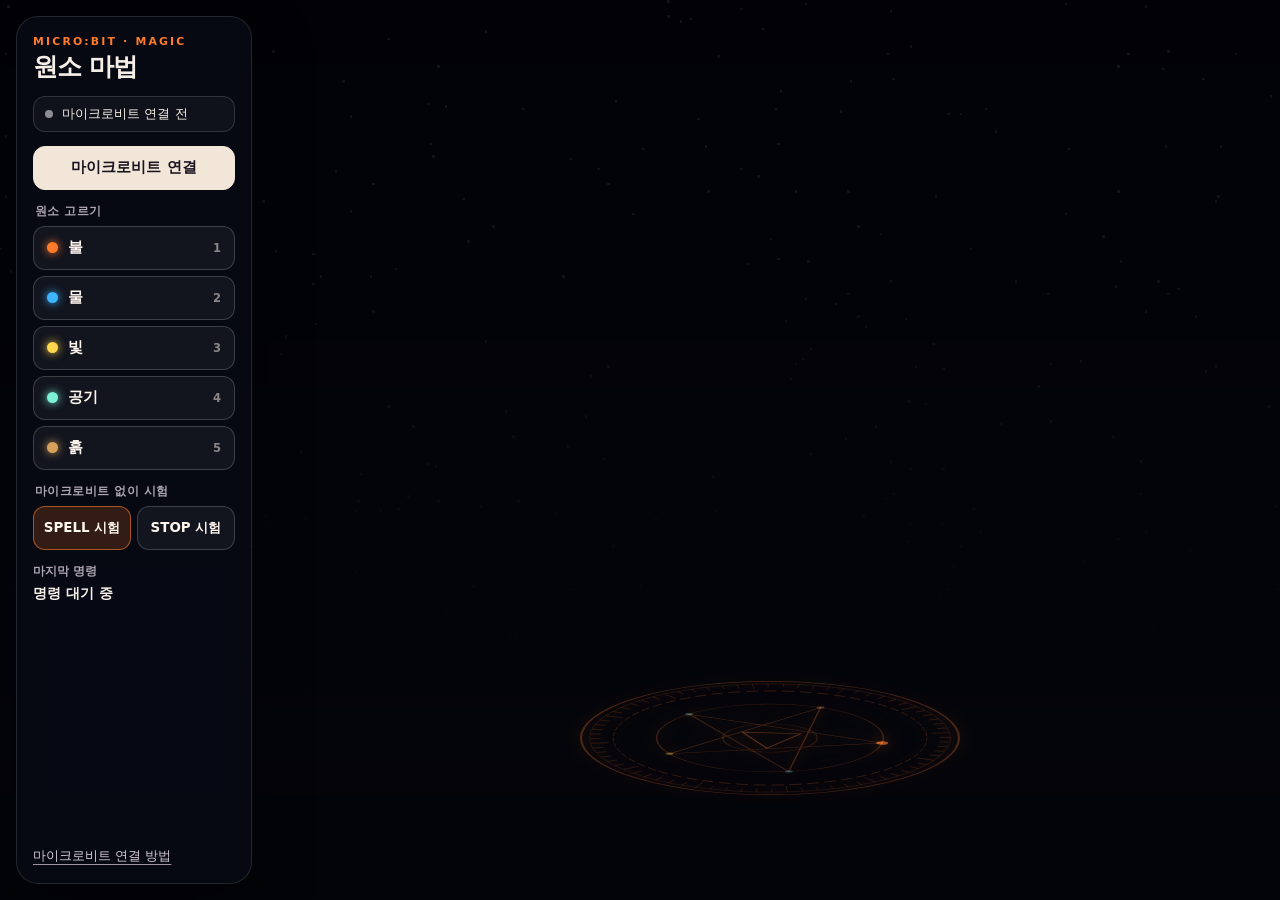
==== microbit/index.html @ d68bf26f "Keep the menu hidden with H even when a menu button has focus A mouse-clicked button kept focus insi" ====
<!doctype html>
<html lang="ko">
<head>
  <meta charset="utf-8">
  <meta name="viewport" content="width=device-width, initial-scale=1">
  <meta name="theme-color" content="#060912">
  <title>원소 마법 · micro:bit</title>
  <style>
    :root { color-scheme: dark; font-family: Pretendard, "Noto Sans KR", system-ui, sans-serif; --accent: #ff7a2b; }
    * { box-sizing: border-box; }
    html, body { margin: 0; width: 100%; height: 100%; background: #060912; color: #f6efe8; }
    body { overflow: hidden; }
    .scene { position: fixed; inset: 0; will-change: transform; }
    #gl, #glow, #fx { position: absolute; inset: 0; width: 100%; height: 100%; display: block; }
    #gl { background: #060912; }
    #fx, #glow { pointer-events: none; }
    #glow { mix-blend-mode: screen; mix-blend-mode: plus-lighter; }

    .panel { position: fixed; z-index: 3; left: 16px; top: 16px; bottom: 16px; width: 236px; display: flex; flex-direction: column; gap: 14px;
      padding: 18px 16px; border: 1px solid rgba(255,255,255,.12); border-radius: 22px; background: rgba(8,11,22,.8); backdrop-filter: blur(20px);
      box-shadow: 0 20px 60px #0007; overflow-y: auto; transition: opacity .5s, transform .5s; scrollbar-width: thin; }
    body.casting .panel { opacity: .38; }
    body.casting .panel:hover, body.casting .panel:has(:focus-visible) { opacity: 1; }
    /* H로 숨기면 마우스·포커스와 상관없이 항상 숨김 */
    body.clean .panel, body.clean .panel:hover, body.clean .panel:has(:focus-visible) { opacity: 0; transform: translateX(-30px); pointer-events: none; visibility: hidden; transition: opacity .5s, transform .5s, visibility 0s .5s; }
    .brand { display: flex; flex-direction: column; gap: 4px; }
    .eyebrow { font-size: .68rem; letter-spacing: .2em; color: var(--accent); font-weight: 800; transition: color .6s; }
    h1 { font-size: 1.55rem; line-height: 1.2; margin: 0; letter-spacing: -.04em; font-weight: 750; }
    .status { border: 1px solid rgba(255,255,255,.14); background: rgba(255,255,255,.04); border-radius: 12px; padding: 8px 11px; display: flex; align-items: center; gap: 9px; font-size: .84rem; }
    .light { width: 8px; height: 8px; border-radius: 50%; background: #8d8c93; flex: none; }
    .status.connected .light { background: #77e2bf; box-shadow: 0 0 12px #77e2bf; }
    .status.connecting .light { background: #ffc979; box-shadow: 0 0 12px #ffc979; }
    .label { display: block; color: #aea6b4; font-size: .72rem; margin: 0 0 7px 2px; font-weight: 700; letter-spacing: .04em; }
    button { appearance: none; border: 1px solid rgba(255,255,255,.18); border-radius: 12px; background: rgba(255,255,255,.05); color: #fff6ee; font: inherit; font-size: .93rem; font-weight: 700; min-height: 44px; padding: 9px 13px; white-space: nowrap; cursor: pointer; transition: transform .16s, background .16s, border-color .16s, box-shadow .2s; }
    button:hover:not(:disabled) { transform: translateX(3px); background: rgba(255,255,255,.11); border-color: rgba(255,255,255,.42); }
    button:focus-visible, summary:focus-visible { outline: 3px solid #ffd27e; outline-offset: 3px; }
    button:disabled { opacity: .5; cursor: wait; }
    #connect { width: 100%; background: #f2e6d8; border-color: #f2e6d8; color: #1a1420; }
    #connect:hover:not(:disabled) { background: #fff; }
    .elements { display: flex; flex-direction: column; gap: 6px; }
    .el { display: flex; align-items: center; gap: 10px; width: 100%; text-align: left; }
    .el i { width: 11px; height: 11px; border-radius: 50%; background: var(--c); box-shadow: 0 0 10px var(--c); flex: none; }
    .el kbd { margin-left: auto; font: inherit; font-size: .72rem; opacity: .5; font-weight: 600; }
    .el.active { border-color: var(--c); background: color-mix(in srgb, var(--c) 22%, transparent); box-shadow: 0 0 20px color-mix(in srgb, var(--c) 35%, transparent); }
    .el.casting i { animation: pulse 1s ease-in-out infinite; }
    @keyframes pulse { 50% { transform: scale(1.6); } }
    .tests { display: grid; grid-template-columns: 1fr 1fr; gap: 6px; }
    .tests button { padding: 8px 6px; font-size: .84rem; }
    .spell-test { border-color: color-mix(in srgb, var(--accent) 60%, transparent); background: color-mix(in srgb, var(--accent) 18%, transparent); }
    .readout small { display: block; color: #aea6b4; font-size: .72rem; margin-bottom: 4px; font-weight: 700; }
    .readout strong { display: block; font-size: .88rem; font-weight: 700; line-height: 1.45; }
    .spacer { flex: 1; }
    .help { font-size: .82rem; color: #d3cad4; }
    .help summary { cursor: pointer; list-style: none; text-decoration: underline; text-decoration-color: #9d93a3; text-underline-offset: 4px; }
    .help summary::-webkit-details-marker { display: none; }
    .help[open] summary { font-weight: 700; text-decoration: none; }
    .help p { margin: 9px 0 0; line-height: 1.6; }
    .help table { width: 100%; border-collapse: collapse; margin-top: 9px; font-size: .78rem; }
    .help td { padding: 4px 4px; border-top: 1px solid #ffffff1a; vertical-align: top; }
    .help code { font-size: .78rem; color: #ffd391; }

    .message { position: fixed; z-index: 4; left: calc(50% + 126px); transform: translateX(-50%); bottom: 30px; max-width: min(620px,calc(100% - 300px)); background: rgba(28,24,32,.96); color: #fff3e4; border: 1px solid #fdca9c77; border-radius: 12px; padding: 12px 18px; font-size: .9rem; text-align: center; display: none; }
    .message.show { display: block; }

    /* 좁은 화면(휴대폰)에서는 아래쪽 막대로, 마법 중에는 숨김 */
    @media (max-width: 720px) {
      .panel { top: auto; left: 10px; right: 10px; bottom: 10px; width: auto; max-height: 52vh; gap: 10px; padding: 12px; }
      .brand, .help, .spacer { display: none; }
      .elements { display: grid; grid-template-columns: repeat(5, 1fr); }
      .el { justify-content: center; padding: 8px 4px; gap: 6px; }
      .el kbd { display: none; }
      body.casting:not(.peek) .panel { opacity: 0; pointer-events: none; }
      .message { left: 50%; max-width: calc(100% - 32px); bottom: 300px; }
    }
  </style>
</head>
<body>
  <div class="scene" id="scene">
    <canvas id="gl" aria-label="원소 마법 효과"></canvas>
    <canvas id="glow" aria-hidden="true"></canvas>
    <canvas id="fx" aria-hidden="true"></canvas>
  </div>

  <aside class="panel" id="panel">
    <div class="brand"><span class="eyebrow" id="eyebrow">MICRO:BIT · MAGIC</span><h1>원소 마법</h1></div>
    <div id="connectionStatus" class="status" role="status"><span class="light"></span><span id="connectionText">마이크로비트 연결 전</span></div>
    <button id="connect" type="button">마이크로비트 연결</button>
    <div><span class="label">원소 고르기</span><div class="elements" id="elementButtons"></div></div>
    <div><span class="label">마이크로비트 없이 시험</span><div class="tests" id="testButtons"></div></div>
    <div class="readout" aria-live="polite"><small>마지막 명령</small><strong id="lastCommand">명령 대기 중</strong></div>
    <div class="spacer"></div>
    <details class="help">
      <summary>마이크로비트 연결 방법</summary>
      <p><b>받는 마이크로비트</b>(컴퓨터에 USB 연결): 라디오 그룹 <strong>71</strong> → <strong>라디오 문자열을 받았을 때 → 받은 문자열을 시리얼 한 줄 쓰기</strong></p>
      <p><b>원소는 이 메뉴</b>에서 고르고, <b>마법봉 마이크로비트</b>는 그룹 71에서 아래 문자열만 보내면 돼요.</p>
      <table>
        <tr><td><code>SPELL</code></td><td>고른 원소 마법 펼치기</td></tr>
        <tr><td><code>STOP</code></td><td>마법 끄기</td></tr>
        <tr><td><code>NOTHING</code></td><td>변화 없음</td></tr>
      </table>
      <p>Chrome/Edge에서 연결 버튼을 누르고 <strong>USB 시리얼 포트</strong>를 고르세요. MakeCode 콘솔 등 다른 시리얼 창은 닫아 두세요.</p>
      <p>마법 중에는 메뉴가 흐려져요(마우스를 올리면 선명). <code>H</code> 메뉴 숨기기 · <code>F</code> 전체화면 · <code>1</code>~<code>5</code> 원소 · <code>Space</code> SPELL · <code>0</code> STOP</p>
    </details>
  </aside>

  <div id="message" class="message" role="alert"></div>

<script>
(() => {
  'use strict';

  // ───────────────────────── 원소 정의 ─────────────────────────
  const ELEMENTS = {
    fire:  { name: '불',   latin: 'IGNIS',  title: '불꽃의 마법',   chant: '“이그니스 플라마 — 타올라라!”',   color: '#ff7a2b', rgb: [255,122,43],  tint: [.30,.07,.012] },
    water: { name: '물',   latin: 'AQUA',   title: '물결의 마법',   chant: '“아쿠아 룩스 — 흘러라!”',        color: '#3fb4ff', rgb: [63,180,255],  tint: [.015,.10,.30] },
    light: { name: '빛',   latin: 'LUX',    title: '빛의 마법',     chant: '“룩스 에테르나 — 빛나라!”',      color: '#ffd84d', rgb: [255,216,77],  tint: [.26,.21,.09] },
    air:   { name: '공기', latin: 'VENTUS', title: '바람의 마법',   chant: '“벤투스 알라 — 날아올라라!”',    color: '#7ef0d6', rgb: [126,240,214], tint: [.04,.17,.17] },
    earth: { name: '흙',   latin: 'TERRA',  title: '대지의 마법',   chant: '“테라 솔리다 — 일어나라!”',      color: '#d6a15c', rgb: [214,161,92],  tint: [.16,.09,.03] },
  };
  const ORDER = ['fire', 'water', 'light', 'air', 'earth'];

  // ───────────────────────── DOM ─────────────────────────
  const $ = (id) => document.getElementById(id);
  const scene = $('scene'), glCanvas = $('gl'), fxCanvas = $('fx'), glowCanvas = $('glow');
  // 빛나는 파티클은 screen 합성 캔버스(gctx), 바위·수정 같은 단단한 물체는 일반 캔버스(sctx)에 그립니다
  const sctx = fxCanvas.getContext('2d'), gctx = glowCanvas.getContext('2d');
  let ctx = gctx;
  const connectButton = $('connect'), connectionStatus = $('connectionStatus'), connectionText = $('connectionText');
  const lastCommand = $('lastCommand'), message = $('message'), eyebrow = $('eyebrow');
  const buttonBox = $('elementButtons');
  const buttons = {};
  ORDER.forEach((key, i) => {
    const b = document.createElement('button');
    b.type = 'button'; b.className = 'el'; b.style.setProperty('--c', ELEMENTS[key].color);
    b.innerHTML = '<i></i>' + ELEMENTS[key].name + ' <kbd>' + (i + 1) + '</kbd>';
    b.addEventListener('click', () => selectElement(key, 'test'));
    buttonBox.appendChild(b); buttons[key] = b;
  });
  const testBox = $('testButtons');
  const spellButton = document.createElement('button');
  spellButton.type = 'button'; spellButton.className = 'spell-test'; spellButton.textContent = 'SPELL 시험';
  spellButton.addEventListener('click', () => command('SPELL', 'test'));
  const stopButton = document.createElement('button');
  stopButton.type = 'button'; stopButton.textContent = 'STOP 시험';
  stopButton.addEventListener('click', () => command('STOP', 'test'));
  testBox.append(spellButton, stopButton);

  // ───────────────────────── 상태 ─────────────────────────
  const level = {}, target = {}, growth = {}, burst = {};
  ORDER.forEach(k => { level[k] = 0; target[k] = 0; growth[k] = 0; burst[k] = 0; });
  let selected = 'fire', active = null, shake = 0, messageTimer;
  const circleRGB = ELEMENTS.fire.rgb.slice();

  function showMessage(text) {
    message.textContent = text; message.classList.add('show');
    clearTimeout(messageTimer); messageTimer = setTimeout(() => message.classList.remove('show'), 6500);
  }

  // ───────────────────────── 명령 처리 ─────────────────────────
  // 마이크로비트는 SPELL / STOP / NOTHING 세 가지만 보냅니다. 원소는 화면에서 고릅니다.
  function parse(raw) {
    const value = String(raw).trim().toUpperCase();
    if (value.includes('SPELL')) return 'spell';
    if (value.includes('STOP')) return 'stop';
    return null; // NOTHING 및 그 밖의 데이터는 현재 상태를 바꾸지 않습니다
  }
  function command(raw, source) {
    const cmd = parse(raw);
    if (!cmd) return;
    const via = source === 'test' ? '버튼 시험' : source === 'key' ? '키보드' : '마이크로비트';
    if (cmd === 'stop') {
      ORDER.forEach(k => target[k] = 0);
      active = null;
      document.body.classList.remove('casting');
      lastCommand.textContent = 'STOP · 마법 끄기 · ' + via;
      updateButtons();
      return;
    }
    cast(selected);
    lastCommand.textContent = 'SPELL · ' + ELEMENTS[selected].name + ' · ' + via;
  }
  function selectElement(key, source) {
    if (key === selected && active) return;
    selected = key;
    document.documentElement.style.setProperty('--accent', ELEMENTS[key].color);
    eyebrow.textContent = 'MICRO:BIT · ' + ELEMENTS[key].latin;
    if (active) { cast(key); lastCommand.textContent = ELEMENTS[key].title + '(으)로 바꿈'; return; }
    lastCommand.textContent = ELEMENTS[key].name + ' 원소 선택 · SPELL 기다리는 중';
    updateButtons();
  }
  function cast(key) {
    const recast = active === key;
    selected = key; active = key;
    document.body.classList.add('casting');
    ORDER.forEach(k => target[k] = k === key ? 1 : 0);
    if (!recast) growth[key] = Math.min(growth[key], .15);
    burst[key] = 1;
    document.documentElement.style.setProperty('--accent', ELEMENTS[key].color);
    eyebrow.textContent = 'MICRO:BIT · ' + ELEMENTS[key].latin;
    // 화면에는 지금 원소만 남깁니다
    parts = parts.filter(p => KIND[p.k] === key);
    castBurst(key);
    updateButtons();
  }
  function updateButtons() { ORDER.forEach(k => { buttons[k].classList.toggle('active', k === selected); buttons[k].classList.toggle('casting', k === active); }); }

  let peekTimer;
  document.addEventListener('pointermove', () => {
    document.body.classList.add('peek');
    clearTimeout(peekTimer); peekTimer = setTimeout(() => document.body.classList.remove('peek'), 2500);
  });
  document.addEventListener('keydown', (ev) => {
    if (ev.target.closest && ev.target.closest('input,textarea')) return;
    const k = ev.key;
    if (k >= '1' && k <= '5') selectElement(ORDER[+k - 1], 'key');
    else if (k === '0' || k === 'Escape') command('STOP', 'key');
    else if (k === ' ') { ev.preventDefault(); command('SPELL', 'key'); }
    else if (k === 'f' || k === 'F') { if (document.fullscreenElement) document.exitFullscreen(); else document.documentElement.requestFullscreen?.().catch(() => {}); }
    else if (k === 'h' || k === 'H') {
      // 숨긴 메뉴의 버튼에 포커스가 남아 있지 않게 합니다
      if (document.activeElement && document.activeElement.closest('#panel')) document.activeElement.blur();
      document.body.classList.toggle('clean'); resize();
    }
  });

  // ───────────────────────── Web Serial ─────────────────────────
  let port = null, reader = null, closing = false, commandBuffer = '';
  const decoder = new TextDecoder();
  function setConnection(state, label) {
    connectionStatus.className = 'status ' + state;
    connectionText.textContent = label;
    connectButton.textContent = state === 'connected' ? '연결 해제' : state === 'connecting' ? '연결 중…' : '마이크로비트 연결';
    connectButton.disabled = state === 'connecting';
  }
  function receiveText(chunk) {
    commandBuffer += decoder.decode(chunk, { stream: true });
    if (commandBuffer.length > 4096) commandBuffer = commandBuffer.slice(-512);
    let newline;
    while ((newline = commandBuffer.indexOf('\n')) !== -1) {
      const line = commandBuffer.slice(0, newline).replace(/\r/g, '').trim();
      commandBuffer = commandBuffer.slice(newline + 1);
      command(line, 'microbit');
    }
  }
  async function connect() {
    if (port) { await disconnect(); return; }
    if (!window.isSecureContext || !('serial' in navigator)) {
      showMessage('Chrome 또는 Edge에서 이 페이지를 HTTPS(또는 localhost)로 열어 주세요. 시험 버튼은 연결 없이 사용할 수 있어요.');
      return;
    }
    const policy = document.permissionsPolicy || document.featurePolicy;
    if (policy && typeof policy.allowsFeature === 'function' && !policy.allowsFeature('serial')) {
      showMessage('이 화면에서 시리얼 연결이 차단되어 있어요. 이 사이트 주소를 복사해 Chrome 새 탭의 주소창에서 직접 열어 주세요.');
      return;
    }
    setConnection('connecting', '마이크로비트의 포트를 선택해 주세요');
    let chosen;
    try {
      chosen = await navigator.serial.requestPort();
      await chosen.open({ baudRate: 115200 });
      port = chosen; closing = false; commandBuffer = '';
      setConnection('connected', '마이크로비트 연결됨');
      readLoop(chosen);
    } catch (error) {
      if (chosen && chosen !== port) { try { await chosen.close(); } catch (_) {} }
      setConnection('', '마이크로비트 연결 전');
      if (error.name !== 'NotFoundError') {
        if (error.name === 'SecurityError' || /permissions.policy|feature.policy|disallowed by permissions/i.test(error.message)) {
          showMessage('이 화면에서 시리얼 연결이 차단되어 있어요. 이 사이트 주소를 복사해 Chrome 새 탭의 주소창에서 직접 열어 주세요.');
        } else {
          showMessage('포트를 열지 못했어요. USB 케이블과 다른 시리얼 모니터를 확인해 주세요. (' + error.message + ')');
        }
      }
    }
  }
  async function readLoop(currentPort) {
    try {
      while (currentPort.readable && !closing) {
        reader = currentPort.readable.getReader();
        let ended = false;
        try {
          while (!closing) {
            const result = await reader.read();
            if (result.done) { ended = true; break; }
            receiveText(result.value);
          }
        } finally { reader.releaseLock(); reader = null; }
        if (ended) break;
      }
    } catch (_) {
      if (!closing) showMessage('마이크로비트와 연결이 끊어졌어요. USB 케이블을 확인해 주세요.');
    } finally {
      try { await currentPort.close(); } catch (_) {}
      if (port === currentPort) { port = null; closing = false; commandBuffer = ''; setConnection('', '마이크로비트 연결 전'); }
    }
  }
  async function disconnect() {
    if (!port) return;
    closing = true;
    setConnection('connecting', '연결 해제 중…');
    if (reader) { try { await reader.cancel(); } catch (_) {} }
    else {
      const current = port;
      try { await current.close(); } catch (_) {}
      if (port === current) { port = null; closing = false; setConnection('', '마이크로비트 연결 전'); }
    }
  }
  connectButton.addEventListener('click', connect);
  if ('serial' in navigator) navigator.serial.addEventListener('disconnect', (e) => { if (port && e.target === port) showMessage('마이크로비트 USB 연결이 끊어졌어요.'); });

  // ───────────────────────── WebGL 셰이더 ─────────────────────────
  const VERT = 'attribute vec2 aPos; void main(){ gl_Position = vec4(aPos, 0., 1.); }';
  const COMMON = `
    precision highp float;
    uniform vec2 uRes; uniform vec2 uBase; uniform float uScale;
    uniform float uTime; uniform float uLevel; uniform float uGrowth; uniform float uBurst;
    uniform vec3 uTint;
    float hash(vec2 p){ vec3 p3 = fract(vec3(p.xyx) * .1031); p3 += dot(p3, p3.yzx + 33.33); return fract((p3.x + p3.y) * p3.z); }
    vec2 hash2(vec2 p){ vec3 p3 = fract(vec3(p.xyx) * vec3(.1031, .1030, .0973)); p3 += dot(p3, p3.yzx + 33.33); return fract((p3.xx + p3.yz) * p3.zy); }
    float noise(vec2 p){ vec2 i = floor(p), f = fract(p); vec2 u = f*f*(3.-2.*f);
      return mix(mix(hash(i), hash(i+vec2(1.,0.)), u.x), mix(hash(i+vec2(0.,1.)), hash(i+vec2(1.,1.)), u.x), u.y); }
    const mat2 ROT = mat2(1.6, 1.2, -1.2, 1.6);
    float fbm(vec2 p){ float v = 0., a = .5; for (int i = 0; i < 5; i++){ v += a*noise(p); p = ROT*p; a *= .5; } return v; }
    float fbm3(vec2 p){ float v = 0., a = .5; for (int i = 0; i < 3; i++){ v += a*noise(p); p = ROT*p; a *= .5; } return v; }
    vec2 P(){ return (gl_FragCoord.xy - uBase) / uScale; }
    float grow(){ return smoothstep(0., 1., clamp(uGrowth, 0., 1.)); }
  `;

  // 배경: 밤하늘 + 원소 색의 은은한 기운
  const BG = `
    void main(){
      vec2 uv = gl_FragCoord.xy / uRes; vec2 p = P();
      vec3 col = mix(vec3(.016,.02,.045), vec3(.006,.009,.024), uv.y);
      float amb = exp(-pow(p.x/.9, 2.) - pow((p.y-.3)/.7, 2.));
      col += uTint * amb * uLevel * .9;
      col += uTint * uBurst * .22 * exp(-dot(p - vec2(0., .25), p - vec2(0., .25)) * 1.5);
      vec2 cell = floor(gl_FragCoord.xy / (2.5 * uScale / 900.));
      float s = hash(cell);
      float tw = .55 + .45 * sin(uTime * (1. + s * 3.) + s * 80.);
      col += step(.9975, s) * tw * .55 * smoothstep(.15, .9, uv.y);
      // 지면
      float ground = smoothstep(.02, -.12, p.y);
      col = mix(col, vec3(.012,.014,.028), ground * .6);
      gl_FragColor = vec4(col, 1.);
    }`;

  // 불: 도메인 워핑된 불꽃 기둥
  const FIRE = `
    vec3 ramp(float h){
      vec3 c = vec3(0.);
      c = mix(c, vec3(.45,.02,.01), smoothstep(.0, .18, h));
      c = mix(c, vec3(.95,.22,.02), smoothstep(.12, .42, h));
      c = mix(c, vec3(1.,.58,.08), smoothstep(.38, .66, h));
      c = mix(c, vec3(1.,.86,.36), smoothstep(.62, .86, h));
      c = mix(c, vec3(1.,.98,.86), smoothstep(.85, 1., h));
      return c;
    }
    float flame(vec2 p, float H, float w0, float t, float seed){
      float y = p.y / H;
      float sway = (fbm3(vec2(t*.45 + seed, p.y*1.6)) - .5) * .32 * clamp(y, 0., 1.2);
      float x = p.x - sway;
      float n  = fbm(vec2(x*4.2 + seed, p.y*2.6 - t*2.3));
      float n2 = fbm(vec2(x*9. + 7. + seed, p.y*6.2 - t*3.9));
      float w = w0 * (1. - .78 * smoothstep(-.1, 1.05, y));
      float body = 1. - abs(x) / max(w, .001);
      float heat = body*.9 + .38 - y*.95 - (n - .5)*1.35*(.3 + y) - (n2 - .5)*.55*(.15 + y);
      heat *= smoothstep(-.07, .03, p.y + (n - .5)*.06);
      return clamp(heat, 0., 1.);
    }
    void main(){
      vec2 p = P(); float t = uTime, l = uLevel, g = grow();
      float H = .14 + .6*g + .08*uBurst;
      float w = .13 + .05*l + .03*uBurst;
      float h = flame(p, H, w, t, 0.);
      h = max(h, flame(p - vec2(-.07*g, 0.), H*.62, w*.55, t*1.1, 3.1) * .9);
      h = max(h, flame(p - vec2(.075*g, 0.), H*.7, w*.55, t*1.05, 6.7) * .9);
      h = max(h, flame(p - vec2(-.17*g, 0.), H*.45, w*.5, t*.95, 9.2) * .85);
      h = max(h, flame(p - vec2(.18*g, 0.), H*.4, w*.5, t*1.15, 12.4) * .85);
      h *= l;
      vec3 col = ramp(h) * smoothstep(.0, .12, h) * 1.25;
      float glow = exp(-pow(p.x/(.2 + .22*g), 2.) - pow((p.y - H*.3)/(H*.75 + .06), 2.));
      col += vec3(.55,.12,.02) * glow * .32 * l;
      float e = length(vec2(p.x, p.y/.3));
      col += vec3(1.,.4,.06) * exp(-e*e/.018) * .55 * l;
      col += vec3(1.,.55,.2) * uBurst * exp(-e*e/.08) * .5;
      float smoke = fbm(vec2(p.x*2.4, p.y*1.7 - t*.55));
      col += vec3(.6,.13,.02) * smoothstep(.45, .9, smoke) * exp(-max(p.y, 0.)*1.3) * .45 * l * g;
      col += vec3(.7,.18,.02) * exp(-abs(p.y)*7.) * (.6 + .4*fbm3(vec2(p.x*6. - t*.3, t*.4))) * .35 * l * g;
      gl_FragColor = vec4(col, 0.);
    }`;

  // 물: 떠오르는 물의 구체 + 나선 물줄기 + 물결
  const WATER = `
    float caustic(vec2 uv, float t){
      vec2 p = mod(uv*6.28318, 6.28318) - 250.; vec2 i = p; float c = 1.; float inten = .005;
      for (int n = 0; n < 4; n++){
        float tt = t * (1. - (3.5 / float(n+1)));
        i = p + vec2(cos(tt - i.x) + sin(tt + i.y), sin(tt - i.y) + cos(tt + i.x));
        c += 1. / length(vec2(p.x / (sin(i.x + tt) / inten), p.y / (cos(i.y + tt) / inten)));
      }
      c /= 4.; c = 1.17 - pow(c, 1.4); return pow(abs(c), 8.);
    }
    void main(){
      vec2 p = P(); float t = uTime, l = uLevel, g = grow();
      vec2 c = vec2(0., .2 + .14*g + .012*sin(t*1.3));
      float R = (.045 + .115*g) * (1. + .12*uBurst);
      vec2 d = p - c; float a = atan(d.y, d.x);
      float wob = 1. + .035*sin(a*3. + t*2.1) + .025*sin(a*5. - t*2.9) + .012*sin(a*9. + t*4.3);
      float r = length(d) / (R*wob);
      vec3 streams = vec3(0.);
      for (int k = 0; k < 3; k++){
        float ph = float(k) * 2.0944;
        float f = clamp(p.y / c.y, 0., 1.);
        float rad = mix(.19, R*1.1, smoothstep(0., 1., f));
        float ang = p.y*11. - t*3.2 + ph;
        float hx = rad * sin(ang);
        float depth = cos(ang);
        float w = (.005 + .007*(1. - f)) * (1. + .45*depth);
        float band = smoothstep(w, w*.2, abs(p.x - hx));
        float fade = smoothstep(-.01, .04, p.y) * (1. - smoothstep(c.y - .03, c.y + R*.4, p.y));
        float foam = .55 + .45*noise(vec2(p.y*38. - t*9., float(k)*10.));
        float s = band * fade * foam * (.35 + .65*(depth*.5 + .5));
        if (depth < 0. && r < 1.) s *= .2;
        streams += mix(vec3(.2,.6,1.), vec3(.75,.95,1.), foam) * s * 1.25;
      }
      vec3 col = streams * l;
      float alpha = 0.;
      float halo = exp(-max(r - 1., 0.) * 4.) * smoothstep(0., 1., r);
      col += vec3(.08,.35,.9) * halo * .35 * g * l;
      if (r < 1.03){
        float z = sqrt(max(0., 1. - r*r));
        vec2 n2 = d / (R*wob);
        vec2 refr = n2 * (1. - z) * .7;
        float cs = caustic(refr*1.2 + vec2(.13, .07)*t*.3, t*.55 + 1.);
        vec3 deep = mix(vec3(.01,.07,.26), vec3(.06,.42,.86), clamp(z*.8 + .25*n2.y, 0., 1.));
        vec3 oc = deep + vec3(.55,.9,1.) * cs * (.5 + .5*z);
        float fres = pow(1. - z, 3.);
        oc += vec3(.45,.85,1.) * fres * 1.2;
        vec2 hl = n2 - vec2(-.36, .42);
        oc += vec3(1.) * exp(-dot(hl, hl) * 26.) * .95;
        oc += vec3(.8,.95,1.) * exp(-dot(n2 - vec2(.3,-.45), n2 - vec2(.3,-.45)) * 60.) * .25;
        float edge = smoothstep(1.03, .97, r);
        float oa = edge * (.62 + .33*fres) * l;
        col = oc * oa + col * (1. - oa);
        alpha = oa;
      }
      float e = length(vec2(p.x, p.y/.3));
      float rip = pow(sin(e*70. - t*5.) * .5 + .5, 6.) * exp(-e*5.) * smoothstep(.0, .04, e);
      col += vec3(.3,.72,1.) * rip * .55 * l;
      col += vec3(.15,.5,1.) * exp(-e*e/.02) * .35 * l;
      col += vec3(.4,.8,1.) * uBurst * exp(-e*e/.06) * .45;
      float wide = caustic(p*1.1 + vec2(0., t*.015), t*.35 + 5.);
      float shaft = .5 + .5*sin(p.x*9. + sin(p.y*2. + t*.4)*1.5 + t*.3);
      col += vec3(.08,.38,.8) * wide * .22 * l * g * (1. - alpha);
      col += vec3(.05,.2,.45) * pow(shaft, 4.) * smoothstep(-.1, 1., p.y) * .12 * l * g * (1. - alpha);
      gl_FragColor = vec4(col, alpha);
    }`;

  // 빛: 위에서 쏟아지는 빛줄기 + 빛나는 핵 + 회전하는 빛의 만다라
  const LIGHT = `
    float petal(float r, float a, float R, float n, float rot, float w){
      float f = R * (.6 + .4*pow(abs(cos((a + rot) * n * .5)), .75));
      return exp(-pow((r - f) / w, 2.));
    }
    void main(){
      vec2 p = P(); float t = uTime, l = uLevel, g = grow();
      vec2 c = vec2(0., .38 + .015*sin(t*.8));
      vec2 d = p - c; float r = length(d); float a = atan(d.y, d.x);
      vec3 col = vec3(0.);
      // 위에서 쏟아지는 빛줄기
      vec2 sd = p - vec2(0., 1.7); float sa = atan(sd.x, -sd.y); float sr = length(sd);
      float rays = noise(vec2(sa*34., t*.22))*.6 + noise(vec2(sa*85. + 5., t*.37))*.4;
      rays = pow(rays, 2.4);
      float cone = exp(-pow(sa / (.16 + .3*g), 2.));
      col += vec3(1.,.9,.68) * rays * cone * smoothstep(2.5, 1., sr) * .75 * g;
      col += vec3(1.,.86,.6) * cone * smoothstep(2.6, 1.2, sr) * .08 * g;
      // 빛의 핵
      col += vec3(1.,.98,.92) * exp(-r*r / .0012) * 1.5;
      col += vec3(1.,.87,.6) * exp(-r*r / (.005 + .01*g)) * .55;
      col += vec3(1.,.78,.45) * (.012 / (r + .012)) * .28 * (.5 + .5*g);
      float soft = sin(a*7. + t*.4)*.5 + sin(a*11. - t*.3)*.5;
      col += vec3(1.,.85,.55) * pow(max(0., soft*.5 + .5), 3.) * exp(-r*5.) * .22 * g;
      // 만다라
      float R1 = .07 + .15*g, R2 = .04 + .075*g;
      vec3 iri = .5 + .5*cos(6.2832*(a/6.2832*2. + vec3(0., .33, .67) + t*.05));
      vec3 gold = vec3(1.,.86,.56);
      vec3 mc = mix(gold, iri, .3);
      float m = petal(r, a, R1, 12., t*.07, .0035) * .8
              + petal(r, a, R1*.9, 12., t*.07 + .2618, .0022) * .3
              + petal(r, a, R2, 6., -t*.12, .003) * .75
              + exp(-pow((r - R1*1.07)/.0025, 2.)) * .55
              + exp(-pow((r - R1*1.22)/.007, 2.)) * .35
              + exp(-pow((r - R2*.5)/.002, 2.)) * .5;
      float dots = pow(max(0., cos(a*24. + t*.2)), 40.) * exp(-pow((r - R1*1.15)/.006, 2.));
      col += mc * (m*.75 + dots*.8) * g * (.85 + .15*sin(t*2.));
      col += gold * exp(-pow((r - R1*.8)/(.06*g + .01), 2.)) * .06 * g;
      // 시전 때 퍼지는 빛의 고리
      float br = (1. - uBurst) * 1.4;
      col += vec3(1.,.93,.75) * exp(-pow((r - br)/.035, 2.)) * uBurst * .9;
      col += vec3(1.,.95,.85) * uBurst * exp(-r*r/.06) * .6;
      float e = length(vec2(p.x, p.y/.3));
      col += vec3(1.,.85,.55) * exp(-e*e/.05) * .22 * g;
      gl_FragColor = vec4(col * l, 0.);
    }`;

  // 공기: 소용돌이치는 회오리바람
  const AIR = `
    void main(){
      vec2 p = P(); float t = uTime, l = uLevel, g = grow();
      float H = .2 + .5*g + .05*uBurst;
      float y = p.y; float yn = clamp(y / H, 0., 1.);
      float cx = (.035*sin(y*5. - t*1.7) + .02*sin(y*11. + t*2.3)) * yn * (.4 + g);
      float rad = mix(.028, .07 + .18*g, pow(yn, 1.25)) * (1. + .07*sin(y*18. - t*6.));
      float x = (p.x - cx) / rad;
      vec3 col = vec3(0.); float alpha = 0.;
      float vert = smoothstep(-.02, .03, y) * (1. - smoothstep(H*.82, H*1.05, y));
      if (abs(x) < 1.){
        float u = asin(clamp(x, -1., 1.));
        float z = sqrt(max(0., 1. - x*x));
        float spin = t * (5. - 2.5*yn);
        float f1 = fbm(vec2((u + spin)*1.2, y*15. - t*1.4 + u*1.1));
        float f2 = fbm(vec2((3.14159 - u + spin)*1.2 + 5., y*15. - t*1.4 - u*1.1));
        float s1 = smoothstep(.46, .78, f1); float s2 = smoothstep(.5, .8, f2);
        float limb = 1. / (z + .3);
        float dens = (s1 + s2*.45) * limb * .33 + .07*limb;
        dens *= vert * smoothstep(1., .8, abs(x));
        vec3 c = mix(vec3(.45,.8,.85), vec3(.93,1.,1.), s1);
        alpha = clamp(dens * .45, 0., .75) * l;
        col = c * clamp(dens, 0., 1.6) * l;
      }
      vec2 e = vec2(p.x, p.y/.3); float er = length(e);
      float ca = cos(t*1.6), sa = sin(t*1.6);
      vec2 rp = mat2(ca, -sa, sa, ca) * e;
      float du = fbm(rp*7. + vec2(0., t*.3)) * exp(-er*er/.07) * smoothstep(.015, .08, er);
      col += vec3(.55,.85,.8) * smoothstep(.35, .8, du) * .5 * l;
      col += vec3(.15,.5,.5) * exp(-pow(p.x/(.25 + .2*g), 2.) - pow((y - H*.4)/(H*.7), 2.)) * .12 * l;
      col += vec3(.6,1.,.95) * uBurst * exp(-er*er/.05) * .35;
      float band = fbm(vec2(p.x*1.4 - t*1.9, p.y*8. + sin(p.x*2. - t)*.6));
      col += vec3(.45,.85,.82) * smoothstep(.55, .85, band) * .14 * l * g;
      gl_FragColor = vec4(col, alpha);
    }`;

  // 흙: 땅을 뚫고 솟아오르는 바위 첨탑 + 빛나는 균열 + 흙먼지
  const EARTH = `
    float ridge(vec2 p){ float v = 0., a = .5; for (int i = 0; i < 4; i++){ v += a*(1. - abs(noise(p)*2. - 1.)); p = ROT*p; a *= .5; } return v / .9375; }
    float backOut(float x){ float s = clamp(x, 0., 1.) - 1.; return 1. + 2.7*s*s*s + 1.7*s*s; }
    vec4 spire(vec2 p, float x0, float y0, float w, float h, float tilt, float seed, float depth){
      if (h < .004) return vec4(0.);
      vec2 q = p - vec2(x0, y0); q.x -= q.y * tilt;
      float y = q.y / h;
      if (y < -.08 || y > 1.02) return vec4(0.);
      float jag = (noise(vec2(q.y*16. + seed, seed)) - .5)*.3 + (noise(vec2(q.y*45. + seed*3., seed)) - .5)*.12;
      float hw = w * pow(max(0., 1. - y), .8) * (1. + jag);
      float xr = q.x / max(hw, 1e-4);
      float inside = smoothstep(1., .9, abs(xr)) * smoothstep(-.08, -.02, y + noise(vec2(q.x*30., seed))*.04);
      if (inside <= 0.) return vec4(0.);
      float f1 = -.3 + .15*sin(y*7. + seed), f2 = .3 + .12*sin(y*5. + seed*2.);
      float shade = mix(1., .58, smoothstep(f1 - .015, f1 + .015, xr));
      shade = mix(shade, .27, smoothstep(f2 - .015, f2 + .015, xr));
      float strata = .9 + .1*sin(q.y*260. + noise(q*30. + seed)*5.);
      float grain = .55*fbm3(q*26. + seed) + .45*noise(q*140. + seed);
      vec3 rock = mix(vec3(.24,.19,.15), vec3(.62,.51,.38), grain) * shade * strata;
      float crackLine = smoothstep(.035, .0, abs(noise(q*vec2(9., 4.) + seed) - .5));
      rock *= 1. - crackLine*.45;
      rock += vec3(.9,.8,.6) * smoothstep(.9, 1., 1. - y) * 0. ;
      rock += vec3(1.,.72,.4) * smoothstep(-.75, -.98, xr) * .35;
      float v = ridge(q*11. + seed*1.7);
      float vein = smoothstep(.9, .96, v) * (.55 + .45*sin(uTime*2.2 + seed + q.y*8.));
      rock += vec3(1.,.6,.18) * vein * 1.3;
      rock += vec3(1.,.55,.15) * smoothstep(.12, .0, y) * .35 * (.6 + .4*sin(uTime*3. + seed));
      rock = mix(rock, vec3(.05,.05,.06), depth * .55);
      return vec4(rock * inside, inside);
    }
    void over(inout vec3 col, inout float a, vec4 s){ col = s.rgb + col*(1. - s.a); a = s.a + a*(1. - s.a); }
    void main(){
      vec2 p = P(); float t = uTime, l = uLevel, g = clamp(uGrowth, 0., 1.);
      vec3 col = vec3(0.); float alpha = 0.;
      // 땅의 균열
      vec2 e = vec2(p.x, p.y/.22); float er = length(e);
      float R = .1 + 1.4*smoothstep(0., .6, g);
      float spread = smoothstep(R, R*.6, er) * smoothstep(.06, -.005, p.y);
      float cr = ridge(e*3.2 + vec2(0., 7.));
      float crack = smoothstep(.88, .97, cr) * spread;
      float pulse = .6 + .4*sin(er*18. - t*3.);
      col += vec3(1.,.58,.15) * crack * pulse * 1.4;
      col += vec3(.8,.35,.08) * smoothstep(.7, .97, cr) * spread * .15;
      col += vec3(1.,.6,.2) * exp(-er*er/.02) * .5 * smoothstep(.06, -.005, p.y);
      // 바위 첨탑 (뒤 → 앞)
      #define SP(x, y, w, h, tilt, delay, seed, depth) over(col, alpha, spire(p, x, y, w, (h)*backOut(g*1.7 - (delay)), tilt, seed, depth))
      SP(-.68, .08, .06, .36, -.10, .25, 11., .75);
      SP(-.4, .09, .05, .42, .06, .15, 23., .75);
      SP( .38, .085, .055, .4, -.05, .2, 37., .75);
      SP( .66, .08, .065, .34, .12, .3, 41., .75);
      SP( .0, .06, .12, .6, .0, .0, 5., .4);
      SP(-.52, .02, .095, .44, .14, .1, 57., .12);
      SP( .54, .02, .1, .48, -.13, .12, 63., .12);
      SP(-.25, -.01, .07, .26, -.1, .22, 71., 0.);
      SP( .27, -.01, .075, .3, .11, .18, 83., 0.);
      col *= l; alpha *= l;
      // 흙먼지 구름
      float dust = fbm(vec2(p.x*2.6 - t*.08, p.y*3.2 - t*.25));
      float dmask = exp(-max(p.y, 0.)*(6. - 3.*uBurst)) * smoothstep(-.1, .02, p.y + .05);
      float da = smoothstep(.35, .85, dust) * dmask * (.55 + .4*uBurst) * l * smoothstep(0., .3, g + uBurst);
      col = vec3(.36,.28,.2) * da + col * (1. - da); alpha = da + alpha*(1. - da);
      col += vec3(1.,.7,.35) * uBurst * exp(-er*er/.08) * .35 * l;
      gl_FragColor = vec4(col, alpha);
    }`;

  let gl = null, quad = null, programs = {}, bgProgram = null;
  function compile(type, src) {
    const s = gl.createShader(type); gl.shaderSource(s, src); gl.compileShader(s);
    if (!gl.getShaderParameter(s, gl.COMPILE_STATUS)) throw new Error(gl.getShaderInfoLog(s));
    return s;
  }
  function makeProgram(body) {
    const prog = gl.createProgram();
    gl.attachShader(prog, compile(gl.VERTEX_SHADER, VERT));
    gl.attachShader(prog, compile(gl.FRAGMENT_SHADER, COMMON + body));
    gl.bindAttribLocation(prog, 0, 'aPos');
    gl.linkProgram(prog);
    if (!gl.getProgramParameter(prog, gl.LINK_STATUS)) throw new Error(gl.getProgramInfoLog(prog));
    const u = {};
    ['uRes','uBase','uScale','uTime','uLevel','uGrowth','uBurst','uTint'].forEach(n => u[n] = gl.getUniformLocation(prog, n));
    return { prog, u };
  }
  function initGL() {
    try {
      gl = glCanvas.getContext('webgl', { alpha: false, antialias: false, premultipliedAlpha: true, powerPreference: 'high-performance' });
      if (!gl) throw new Error('WebGL을 사용할 수 없어요');
      quad = gl.createBuffer(); gl.bindBuffer(gl.ARRAY_BUFFER, quad);
      gl.bufferData(gl.ARRAY_BUFFER, new Float32Array([-1,-1, 1,-1, -1,1, -1,1, 1,-1, 1,1]), gl.STATIC_DRAW);
      gl.enableVertexAttribArray(0); gl.vertexAttribPointer(0, 2, gl.FLOAT, false, 0, 0);
      bgProgram = makeProgram(BG);
      programs = { fire: makeProgram(FIRE), water: makeProgram(WATER), light: makeProgram(LIGHT), air: makeProgram(AIR), earth: makeProgram(EARTH) };
      glCanvas.addEventListener('webglcontextlost', (e) => { e.preventDefault(); gl = null; });
    } catch (error) {
      console.warn('WebGL 효과를 시작하지 못했어요.', error);
      showMessage('고화질 효과를 표시하지 못해 기본 효과를 보여주고 있어요. 브라우저의 그래픽 가속 설정을 확인해 주세요.');
      gl = null;
    }
  }
  initGL();

  // ───────────────────────── 화면 크기 ─────────────────────────
  let stageL = 0, cxTarget = 0, W = 0, H = 0, ratio = 1, glScale = 1, unit = 1, cx = 0, baseY = 0, idleUnit = 1, idleBase = 0, fullUnit = 1, fullBase = 0, zoom = 0;
  const smooth = (x) => { x = Math.min(1, Math.max(0, x)); return x * x * (3 - 2 * x); };
  function resize() {
    W = window.innerWidth; H = window.innerHeight;
    ratio = Math.min(window.devicePixelRatio || 1, 2);
    for (const [c, x] of [[fxCanvas, sctx], [glowCanvas, gctx]]) {
      c.width = Math.round(W * ratio); c.height = Math.round(H * ratio);
      x.setTransform(ratio, 0, 0, ratio, 0, 0);
    }
    const gr = Math.min(window.devicePixelRatio || 1, 1.5) * glScale;
    glCanvas.width = Math.max(1, Math.round(W * gr)); glCanvas.height = Math.max(1, Math.round(H * gr));
    if (gl) gl.viewport(0, 0, glCanvas.width, glCanvas.height);
    // 넓은 화면: 왼쪽 메뉴를 뺀 나머지 영역의 가운데에 마법을 펼칩니다
    const wide = W > 720, panelBox = $('panel').getBoundingClientRect();
    stageL = wide && !document.body.classList.contains('clean') ? panelBox.right + 8 : 0;
    const stageW = W - stageL;
    cxTarget = stageL + stageW / 2;
    if (!cx) cx = cxTarget;
    idleUnit = Math.min(H, stageW * 1.15);
    idleBase = wide ? H * .82 : H - Math.min(Math.max(H * .2, (H - panelBox.top) + idleUnit * .1), H * .42);
    // 마법이 펼쳐지면 화면 아래까지 내려와 화면을 가득 채웁니다
    fullUnit = Math.min(H * 1.3, Math.max(stageW * 1.25, H * .8));
    fullBase = H * .96;
    layout();
  }
  function layout() {
    const m = smooth(zoom);
    cx += (cxTarget - cx) * .08;
    unit = idleUnit + (fullUnit - idleUnit) * m;
    baseY = idleBase + (fullBase - idleBase) * m;
  }
  window.addEventListener('resize', resize);
  resize();

  // ───────────────────────── 파티클 도우미 ─────────────────────────
  const sprites = {};
  function sprite(r, g, b) {
    const key = r + ',' + g + ',' + b;
    if (sprites[key]) return sprites[key];
    const c = document.createElement('canvas'); c.width = c.height = 64;
    const x = c.getContext('2d');
    const grad = x.createRadialGradient(32, 32, 0, 32, 32, 32);
    grad.addColorStop(0, 'rgba(255,255,255,1)');
    grad.addColorStop(.18, `rgba(${r},${g},${b},.9)`);
    grad.addColorStop(.5, `rgba(${r},${g},${b},.25)`);
    grad.addColorStop(1, `rgba(${r},${g},${b},0)`);
    x.fillStyle = grad; x.fillRect(0, 0, 64, 64);
    return (sprites[key] = c);
  }
  function bokehSprite(r, g, b) {
    const c = document.createElement('canvas'); c.width = c.height = 96;
    const x = c.getContext('2d');
    const grad = x.createRadialGradient(48, 48, 0, 48, 48, 48);
    grad.addColorStop(0, `rgba(${r},${g},${b},.28)`);
    grad.addColorStop(.72, `rgba(${r},${g},${b},.34)`);
    grad.addColorStop(.86, `rgba(${r},${g},${b},.55)`);
    grad.addColorStop(.93, `rgba(${r},${g},${b},.18)`);
    grad.addColorStop(1, `rgba(${r},${g},${b},0)`);
    x.fillStyle = grad; x.fillRect(0, 0, 96, 96);
    return c;
  }
  function glowDot(img, x, y, size, alpha) {
    if (alpha <= .003) return;
    ctx.globalAlpha = Math.min(1, alpha);
    ctx.drawImage(img, x - size, y - size, size * 2, size * 2);
  }
  const rand = (a, b) => a + Math.random() * (b - a);
  const ease = (x) => 1 - Math.pow(1 - Math.min(1, Math.max(0, x)), 3);
  const easeBack = (x) => { x = Math.min(1, Math.max(0, x)); const c1 = 1.5, c3 = c1 + 1; return 1 + c3 * Math.pow(x - 1, 3) + c1 * Math.pow(x - 1, 2); };
  let parts = [];
  const add = (p) => { if (parts.length < 1100) parts.push(p); };
  const shockwaves = [];
  const count = (k) => { let n = 0; for (const p of parts) if (p.k === k) n++; return n; };

  // 원소별 위치 계산 (셰이더와 같은 식)
  const orbY = () => baseY - unit * (.2 + .14 * ease(growth.water));
  const coreY = () => baseY - unit * .38;
  function tornado(hUnits) {
    const g = smooth(growth.air), Ht = .2 + .5 * g, yn = Math.min(1, Math.max(0, hUnits / Ht)), t = now;
    const sway = (.035 * Math.sin(hUnits * 5 - t * 1.7) + .02 * Math.sin(hUnits * 11 + t * 2.3)) * yn * (.4 + g);
    const rad = (.028 + (.07 + .18 * g - .028) * Math.pow(yn, 1.25));
    return { x: cx + sway * unit, rad: rad * unit, H: Ht };
  }

  // ───────────────────────── 원소별 생성 ─────────────────────────
  function spawnWideEmber() {
    add({ k: 'ember', x: rand(stageL, W), y: H + 10, vx: rand(-20, 20), vy: -rand(80, 220) * (unit / 800),
      life: rand(2, 4.5), max: 4.5, size: rand(1.2, 3.4), ph: rand(0, 6.28) });
  }
  function spawnWideBubble() {
    add({ k: 'bubble', free: true, x: rand(stageL, W), y: H + 10, vy: -rand(40, 120) * (unit / 800),
      r: rand(2, 9) * (unit / 800), life: rand(5, 9), max: 9, ph: rand(0, 6.28) });
  }
  function spawnWideSparkle() {
    add({ k: 'bokeh', x: rand(stageL, W), y: rand(H * .1, H * 1.05), vx: rand(-6, 6), vy: -rand(10, 35),
      life: rand(3, 6), max: 6, size: rand(8, 34) * (unit / 800), ph: rand(0, 6.28), warm: Math.random() });
  }
  function spawnGust() {
    add({ k: 'gust', x: stageL - 20, y: rand(H * .05, H * .95), vx: rand(700, 1300) * (W / 1280), len: rand(.12, .35) * W,
      amp: rand(8, 40) * Math.min(1, W / 1000 + .2), freq: rand(1.5, 4), ph: rand(0, 6.28), lw: rand(.8, 2.4), life: 4, max: 4 });
  }
  function spawnEmber(burstMode) {
    const a = rand(-Math.PI, 0), sp = burstMode ? rand(120, 420) : 0;
    add({ k: 'ember', x: cx + rand(-1, 1) * unit * (.03 + .06 * level.fire), y: baseY - rand(0, unit * .04),
      vx: burstMode ? Math.cos(a) * sp : rand(-25, 25), vy: burstMode ? Math.sin(a) * sp : -rand(60, 170) * (unit / 800),
      life: rand(.8, 2.2), max: 2.2, size: rand(1.5, 4.2), ph: rand(0, 6.28) });
  }
  function spawnBubble() {
    add({ k: 'bubble', x: cx + rand(-1, 1) * unit * .16, y: baseY + rand(-4, 6), vy: -rand(50, 110) * (unit / 800),
      r: rand(1.5, 5), life: rand(2, 4), max: 4, ph: rand(0, 6.28) });
  }
  function spawnDrop() {
    const a = rand(-Math.PI * .88, -Math.PI * .12), sp = rand(260, 620) * (unit / 800);
    add({ k: 'drop', x: cx + rand(-1, 1) * unit * .05, y: baseY - unit * .02, vx: Math.cos(a) * sp, vy: Math.sin(a) * sp, life: 3, max: 3 });
  }
  function spawnRipple(x, y, size, strength) { add({ k: 'ripple', x, y, age: 0, max: rand(1.2, 1.8), size, s: strength }); }
  function spawnSparkle(burstMode) {
    const g = ease(growth.light), a = rand(0, Math.PI * 2), d = burstMode ? 0 : rand(.04, .2 + .25 * g) * unit;
    const sp = burstMode ? rand(150, 500) * (unit / 800) : rand(5, 25);
    add({ k: 'sparkle', x: cx + Math.cos(a) * d, y: coreY() + Math.sin(a) * d * .8, vx: Math.cos(a) * sp, vy: Math.sin(a) * sp - (burstMode ? 0 : 12),
      life: rand(.8, 2), max: 2, size: rand(4, 11) * (unit / 800), rot: rand(0, 3), spin: rand(-1.5, 1.5) });
  }
  function spawnMote() {
    const g = ease(growth.light);
    add({ k: 'mote', x: cx + rand(-1, 1) * unit * (.02 + .12 * g), y: coreY() + rand(-1, 1) * unit * .05, vx: rand(-30, 30), vy: -rand(40, 150) * (unit / 800),
      life: rand(1.5, 3), max: 3, size: rand(1.5, 3.2), ph: rand(0, 6.28) });
  }
  function spawnStreak(burstMode) {
    const g = smooth(growth.air), Ht = .2 + .6 * g;
    add({ k: 'streak', h: rand(.01, Ht * .95), th: rand(0, Math.PI * 2), om: rand(4, 8) * (burstMode ? 1.4 : 1), rise: rand(.02, .09),
      out: rand(1.05, 1.5) + (burstMode ? rand(.3, 1.2) : 0), len: rand(.7, 1.8), life: rand(.9, 1.8), max: 1.8, lw: rand(.8, 2.4) });
  }
  function spawnLeaf(burstMode) {
    const g = smooth(growth.air), Ht = .2 + .6 * g;
    add({ k: 'leaf', h: rand(0, burstMode ? .05 : Ht * .7), th: rand(0, Math.PI * 2), om: rand(3, 5.5), rise: rand(.04, .11), out: rand(1.1, 1.6),
      life: rand(3, 6), max: 6, size: rand(5, 9) * (unit / 800), rot: rand(0, 6.28), spin: rand(-6, 6),
      hue: Math.random() < .7 ? [rand(110, 160) | 0, rand(200, 225) | 0, rand(110, 140) | 0] : [rand(220, 245) | 0, rand(200, 225) | 0, rand(120, 150) | 0] });
  }
  function rockShape(n) {
    const pts = [];
    for (let i = 0; i < n; i++) { const a = i / n * Math.PI * 2 + rand(-.2, .2); const r = rand(.7, 1.05); pts.push([Math.cos(a) * r, Math.sin(a) * r * .82]); }
    return pts;
  }
  function spawnRock(fromBurst) {
    const stageW = W - stageL;
    add({ k: 'rock', x0: fromBurst ? cx + rand(-1, 1) * stageW * .25 : rand(stageL + stageW * .05, W - stageW * .05), hT: rand(.15, .75), age: 0, life: rand(8, 14),
      size: rand(10, 30) * (unit / 800) * (Math.random() < .15 ? 1.8 : 1), pts: rockShape(8 + (Math.random() * 4 | 0)), rot: rand(0, 6.28), spin: rand(-.7, .7),
      rune: Math.random() < .5, ph: rand(0, 6.28), fall: false, vx: 0, vy: 0, x: cx, y: baseY, alpha: 1, depth: rand(0, 1), drift: rand(-12, 12) });
  }
  function spawnPebble() {
    const a = rand(-Math.PI * .92, -Math.PI * .08), sp = rand(250, 700) * (unit / 800);
    add({ k: 'pebble', x: cx + rand(-1, 1) * unit * .06, y: baseY, vx: Math.cos(a) * sp, vy: Math.sin(a) * sp, rot: rand(0, 6), spin: rand(-8, 8),
      size: rand(2.5, 7) * (unit / 800), life: 3, max: 3, pts: rockShape(6) });
  }
  function spawnDust() {
    add({ k: 'dust', x: Math.random() < .5 ? rand(stageL, W) : cx + rand(-1, 1) * unit * (.1 + .3 * smooth(growth.earth)), y: Math.random() < .4 ? rand(H * .15, H) : baseY + rand(-40, 14), vx: rand(-12, 12), vy: -rand(12, 45),
      life: rand(2, 4), max: 4, size: rand(1.5, 3.5) });
  }

  const KIND = { ember: 'fire', bubble: 'water', drop: 'water', ripple: 'water', sparkle: 'light', mote: 'light', bokeh: 'light',
    streak: 'air', leaf: 'air', gust: 'air', rock: 'earth', pebble: 'earth', dust: 'earth' };
  function castBurst(key) {
    if (key === 'fire') { for (let i = 0; i < 80; i++) spawnEmber(true); }
    if (key === 'water') { for (let i = 0; i < 46; i++) spawnDrop(); for (let i = 0; i < 3; i++) setTimeout(() => spawnRipple(cx, baseY, unit * .3, 1), i * 220); }
    if (key === 'light') { for (let i = 0; i < 60; i++) spawnSparkle(true); }
    if (key === 'air') { for (let i = 0; i < 30; i++) spawnStreak(true); for (let i = 0; i < 14; i++) spawnLeaf(true); }
    if (key === 'earth') {
      shake = Math.max(shake, .75);
      for (let i = 0; i < 34; i++) spawnPebble();
      for (let i = 0; i < 8; i++) spawnRock(true);
    }
  }

  // ───────────────────────── 마법진 ─────────────────────────
  function drawMagicCircle(time, dt) {
    ctx = gctx;
    const tc = ELEMENTS[selected].rgb;
    for (let i = 0; i < 3; i++) circleRGB[i] += (tc[i] - circleRGB[i]) * (1 - Math.exp(-4 * dt));
    const [r, g, b] = circleRGB.map(v => v | 0);
    const lv = Math.max(...ORDER.map(k => level[k]));
    const s = (.42 + .58 * lv + .08 * Math.sin(time * 1.8) * (1 - lv)) * (1 - smooth(zoom));
    if (s < .01) return;
    const R = unit * .21;
    const col = (a) => `rgba(${r},${g},${b},${Math.max(0, Math.min(1, a))})`;
    ctx.save();
    ctx.translate(cx, baseY);
    ctx.scale(1, .3);
    ctx.globalCompositeOperation = 'lighter';
    ctx.shadowBlur = 14 + 10 * lv; ctx.shadowColor = col(.9);
    ctx.lineCap = 'round';
    const ring = (rad, lw, a, dash, rot) => {
      ctx.save(); ctx.rotate(rot || 0); ctx.beginPath(); ctx.arc(0, 0, rad, 0, Math.PI * 2);
      ctx.lineWidth = lw; ctx.strokeStyle = col(a); ctx.setLineDash(dash || []); ctx.stroke(); ctx.restore();
    };
    ring(R, 2.2, .75 * s);
    ring(R * .955, 1, .5 * s);
    ring(R * .83, 1.2, .55 * s, [R * .06, R * .035], time * .25);
    ring(R * .6, 1.6, .6 * s);
    ring(R * .25, 1.2, .55 * s, [], 0);
    // 눈금
    ctx.save(); ctx.rotate(-time * .12);
    ctx.strokeStyle = col(.55 * s); ctx.lineWidth = 1;
    ctx.beginPath();
    for (let i = 0; i < 72; i++) { const a = i / 72 * Math.PI * 2, l0 = i % 6 === 0 ? .86 : .9; ctx.moveTo(Math.cos(a) * R * l0, Math.sin(a) * R * l0); ctx.lineTo(Math.cos(a) * R * .95, Math.sin(a) * R * .95); }
    ctx.stroke(); ctx.restore();
    // 오각별
    ctx.save(); ctx.rotate(time * .18);
    ctx.strokeStyle = col(.7 * s); ctx.lineWidth = 1.5;
    ctx.beginPath();
    for (let i = 0; i <= 5; i++) { const a = (i * 2) % 5 / 5 * Math.PI * 2 - Math.PI / 2; const x = Math.cos(a) * R * .6, y = Math.sin(a) * R * .6; if (i) ctx.lineTo(x, y); else ctx.moveTo(x, y); }
    ctx.stroke();
    ORDER.forEach((k, i) => {
      const a = i / 5 * Math.PI * 2 - Math.PI / 2, x = Math.cos(a) * R * .6, y = Math.sin(a) * R * .6;
      const on = k === selected;
      const c = ELEMENTS[k].rgb;
      ctx.fillStyle = `rgba(${c[0]},${c[1]},${c[2]},${(on ? .95 : .45) * (.4 + .6 * s)})`;
      ctx.beginPath(); ctx.arc(x, y, on ? 6 : 4, 0, Math.PI * 2); ctx.fill();
    });
    ctx.restore();
    // 원소 문양
    ctx.save(); ctx.rotate(-time * .1);
    ctx.strokeStyle = col(.9 * s); ctx.lineWidth = 2;
    const q = R * .18;
    ctx.beginPath();
    if (selected === 'light') {
      ctx.arc(0, 0, q * .5, 0, Math.PI * 2);
      for (let i = 0; i < 8; i++) { const a = i / 8 * Math.PI * 2; ctx.moveTo(Math.cos(a) * q * .7, Math.sin(a) * q * .7); ctx.lineTo(Math.cos(a) * q, Math.sin(a) * q); }
    } else {
      const down = selected === 'water' || selected === 'earth';
      const sgn = down ? 1 : -1;
      ctx.moveTo(0, sgn * q); ctx.lineTo(q * .87, -sgn * q * .5); ctx.lineTo(-q * .87, -sgn * q * .5); ctx.closePath();
      if (selected === 'air' || selected === 'earth') { ctx.moveTo(-q * .6, sgn * -.05 * q); ctx.lineTo(q * .6, sgn * -.05 * q); }
    }
    ctx.stroke(); ctx.restore();
    ctx.restore();
  }
  function drawShockwaves(dt) {
    for (let i = shockwaves.length - 1; i >= 0; i--) {
      const w = shockwaves[i]; w.age += dt;
      if (w.age >= 1.2) { shockwaves.splice(i, 1); continue; }
      const f = w.age / 1.2, rad = unit * (.04 + ease(f) * .42);
      const [r, g, b] = w.rgb;
      ctx.save(); ctx.globalCompositeOperation = 'lighter';
      ctx.shadowBlur = 26; ctx.shadowColor = `rgba(${r},${g},${b},.9)`;
      ctx.strokeStyle = `rgba(${Math.min(255, r + 80)},${Math.min(255, g + 80)},${Math.min(255, b + 80)},${.85 * (1 - f)})`;
      ctx.lineWidth = 4 * (1 - f) + .5;
      ctx.beginPath(); ctx.ellipse(cx, baseY, rad, rad * .3, 0, 0, Math.PI * 2); ctx.stroke();
      ctx.restore();
    }
  }

  // ───────────────────────── 흙: 떠오르는 바위 ─────────────────────────
  function drawRock(p) {
    ctx.save();
    ctx.translate(p.x, p.y); ctx.rotate(p.rot);
    const s = p.size * p.scale;
    ctx.globalAlpha = p.alpha;
    const grad = ctx.createLinearGradient(0, -s, 0, s);
    const lit = p.depthLit;
    grad.addColorStop(0, `rgb(${190 * lit | 0},${165 * lit | 0},${125 * lit | 0})`);
    grad.addColorStop(.45, `rgb(${118 * lit | 0},${96 * lit | 0},${70 * lit | 0})`);
    grad.addColorStop(1, `rgb(${44 * lit | 0},${36 * lit | 0},${28 * lit | 0})`);
    ctx.fillStyle = grad;
    ctx.shadowBlur = 14; ctx.shadowColor = 'rgba(255,150,60,.3)';
    ctx.beginPath();
    p.pts.forEach(([x, y], i) => i ? ctx.lineTo(x * s, y * s) : ctx.moveTo(x * s, y * s));
    ctx.closePath(); ctx.fill();
    ctx.shadowBlur = 0;
    ctx.strokeStyle = `rgba(210,190,150,${.35 * lit})`; ctx.lineWidth = 1;
    ctx.beginPath();
    for (let i = 0; i < p.pts.length / 2; i++) { const [x, y] = p.pts[i + (p.pts.length / 2 | 0)]; if (i) ctx.lineTo(x * s, y * s); else ctx.moveTo(x * s, y * s); }
    ctx.stroke();
    if (p.rune) {
      ctx.globalCompositeOperation = 'lighter';
      ctx.shadowBlur = 10; ctx.shadowColor = 'rgba(255,160,60,.9)';
      ctx.strokeStyle = `rgba(255,200,120,${.55 + .35 * Math.sin(now * 3 + p.ph)})`; ctx.lineWidth = 1.4;
      ctx.beginPath(); ctx.moveTo(-s * .4, -s * .2); ctx.lineTo(-s * .05, s * .1); ctx.lineTo(s * .15, -s * .25); ctx.lineTo(s * .4, s * .15); ctx.stroke();
    }
    ctx.restore();
  }

  // ───────────────────────── 파티클 갱신 / 그리기 ─────────────────────────
  const emit = { wideEmber: 0, wideBubble: 0, wideSparkle: 0, gust: 0, ember: 0, bubble: 0, ripple: 0, sparkle: 0, mote: 0, streak: 0, leaf: 0, rock: 0, dust: 0 };
  function emitAll(dt) {
    const on = (k) => active === k ? level[k] : 0; // 지금 원소만 파티클을 만듭니다
    const u = (k, rate, fn) => { emit[k] += rate * dt; while (emit[k] >= 1) { emit[k]--; fn(); } };
    u('ember', on('fire') * (40 + 45 * growth.fire), () => spawnEmber(false));
    u('bubble', on('water') * 16, spawnBubble);
    u('ripple', on('water') * .8, () => spawnRipple(cx, baseY, unit * rand(.18, .3), .5));
    u('sparkle', on('light') * (6 + 10 * growth.light), () => spawnSparkle(false));
    u('mote', on('light') * (15 + 40 * growth.light), spawnMote);
    u('streak', on('air') * (16 + 26 * growth.air), () => spawnStreak(false));
    u('leaf', on('air') * 3.5, () => spawnLeaf(false));
    u('dust', on('earth') * 45, spawnDust);
    u('wideEmber', on('fire') * 55 * growth.fire, spawnWideEmber);
    u('wideBubble', on('water') * 14 * growth.water, spawnWideBubble);
    u('wideSparkle', on('light') * 9 * growth.light, spawnWideSparkle);
    u('gust', on('air') * (4 + 10 * growth.air), spawnGust);
    u('rock', target.earth ? 1.4 : 0, () => { if (count('rock') < 22) spawnRock(false); });
  }
  const WHITE = sprite(255, 250, 235), BOKEH = bokehSprite(255, 220, 150), BOKEH2 = bokehSprite(210, 230, 255);
  const EMBER = sprite(255, 120, 30), BLUE = sprite(90, 180, 255), GOLD = sprite(255, 214, 120), MINT = sprite(150, 255, 230), DUST = sprite(190, 150, 100), GREEN = sprite(130, 255, 150);

  function updateParts(dt, time) {
    const u8 = unit / 800;
    const earthRocks = [];
    for (let i = parts.length - 1; i >= 0; i--) {
      const p = parts[i];
      let dead = false;
      switch (p.k) {
        case 'ember':
          p.life -= dt; p.vx *= Math.pow(.4, dt); p.vy = p.vy * Math.pow(.7, dt) - 60 * u8 * dt;
          p.x += (p.vx + Math.sin(time * 3 + p.ph + p.y * .02) * 28) * dt; p.y += p.vy * dt;
          dead = p.life <= 0 || p.y < -30; break;
        case 'bubble': {
          p.life -= dt; p.y += p.vy * dt; const oy = orbY();
          if (p.free) { p.x += Math.sin(time * 1.5 + p.ph) * 18 * dt; if (p.y < -20) p.life = 0; }
          else {
            p.x += (Math.sin(time * 3 + p.ph) * 16 + (cx - p.x) * .9) * dt;
            if (p.y < oy) p.life = Math.min(p.life, .25);
          }
          dead = p.life <= 0; break;
        }
        case 'drop':
          p.life -= dt; p.vy += 1100 * u8 * dt; p.x += p.vx * dt; p.y += p.vy * dt;
          if (p.vy > 0 && p.y > baseY + unit * .02) { dead = true; if (Math.random() < .25) spawnRipple(p.x, p.y, unit * .04, .6); }
          dead = dead || p.life <= 0; break;
        case 'ripple': p.age += dt; dead = p.age > p.max; break;
        case 'gust': p.life -= dt; p.x += p.vx * dt; p.ph += dt * 3; dead = p.x - p.len > W + 20 || p.life <= 0; break;
        case 'sparkle':
          p.life -= dt; p.vx *= Math.pow(.25, dt); p.vy = p.vy * Math.pow(.25, dt) - 6 * dt; p.x += p.vx * dt; p.y += p.vy * dt; p.rot += p.spin * dt;
          dead = p.life <= 0; break;
        case 'mote':
          p.life -= dt; p.y += p.vy * dt; p.x += (p.vx + Math.sin(time * 2 + p.ph) * 12) * dt; dead = p.life <= 0 || p.y < -20; break;
        case 'bokeh':
          p.life -= dt; p.x += (p.vx + Math.sin(time * .7 + p.ph) * 8) * dt; p.y += p.vy * dt; dead = p.life <= 0; break;
        case 'streak': case 'leaf':
          p.life -= dt; p.th += p.om * dt; p.h += p.rise * dt; if (p.k === 'leaf') p.rot += p.spin * dt;
          dead = p.life <= 0; break;
        case 'pebble':
          p.life -= dt; p.vy += 1300 * u8 * dt; p.x += p.vx * dt; p.y += p.vy * dt; p.rot += p.spin * dt;
          dead = p.life <= 0 || (p.vy > 0 && p.y > baseY + unit * .03); break;
        case 'dust':
          p.life -= dt; p.x += p.vx * dt; p.y += p.vy * dt; dead = p.life <= 0; break;
        case 'rock': {
          p.rot += p.spin * dt;
          if (!p.fall) {
            p.age += dt;
            const rise = ease(p.age / 2.4);
            p.x = p.x0 + p.drift * p.age + Math.sin(time * .6 + p.ph) * 10;
            p.y = baseY + 20 - (p.hT * unit + 20) * rise + Math.sin(time * 1.3 + p.ph) * 7 - p.age * 4;
            p.alpha = Math.min(1, p.age * 3);
            if (p.age > p.life || level.earth < .35) { p.fall = true; p.vx = p.drift; p.vy = rand(-30, 10); }
          } else {
            p.vy += 1200 * u8 * dt; p.x += p.vx * dt; p.y += p.vy * dt;
            if (p.y > baseY) p.alpha -= dt * 3;
            dead = p.alpha <= 0 || p.y > H + 60;
          }
          p.scale = .7 + .4 * p.depth;
          p.depthLit = .65 + .4 * p.depth;
          break;
        }
      }
      if (dead) parts.splice(i, 1);
    }
  }

  function drawParts(layer, time) {
    // layer: 'back' (수정 뒤) | 'front'
    for (const p of parts) {
      ctx = SOLID.has(p.k) ? sctx : gctx;
      if (p.k === 'rock') {
        if ((layer === 'back') === (p.depth < 0 && !p.fall)) drawRock(p);
        continue;
      }
      if (layer === 'back') continue;
      ctx.globalCompositeOperation = 'lighter';
      switch (p.k) {
        case 'ember': {
          const a = Math.min(1, p.life / .6) * Math.min(1, (p.max - p.life) * 5 + .3);
          glowDot(EMBER, p.x, p.y, p.size * 4, a);
          glowDot(GOLD, p.x, p.y, p.size * 1.3, a);
          break;
        }
        case 'bubble': {
          const a = Math.min(1, p.life / .4) * .8;
          ctx.globalAlpha = 1;
          ctx.strokeStyle = `rgba(170,225,255,${a})`; ctx.lineWidth = 1;
          ctx.beginPath(); ctx.arc(p.x, p.y, p.r, 0, Math.PI * 2); ctx.stroke();
          ctx.fillStyle = `rgba(230,250,255,${a})`;
          ctx.beginPath(); ctx.arc(p.x - p.r * .35, p.y - p.r * .35, p.r * .28, 0, Math.PI * 2); ctx.fill();
          break;
        }
        case 'drop': {
          ctx.globalAlpha = 1;
          const sp = Math.hypot(p.vx, p.vy) || 1;
          const len = Math.min(18, sp * .025) + 2;
          ctx.strokeStyle = 'rgba(150,215,255,.85)'; ctx.lineWidth = 2.2; ctx.lineCap = 'round';
          ctx.beginPath(); ctx.moveTo(p.x, p.y); ctx.lineTo(p.x - p.vx / sp * len, p.y - p.vy / sp * len); ctx.stroke();
          glowDot(BLUE, p.x, p.y, 7, .5);
          break;
        }
        case 'ripple': {
          const f = p.age / p.max, rad = p.size * ease(f);
          ctx.globalAlpha = 1;
          ctx.strokeStyle = `rgba(140,210,255,${(1 - f) * .7 * p.s})`; ctx.lineWidth = 1.6 * (1 - f) + .4;
          ctx.beginPath(); ctx.ellipse(p.x, p.y, rad, rad * .3, 0, 0, Math.PI * 2); ctx.stroke();
          break;
        }
        case 'sparkle': {
          const a = Math.sin(Math.PI * (1 - p.life / p.max)) * (.75 + .25 * Math.sin(time * 9 + p.rot * 5));
          glowDot(GOLD, p.x, p.y, p.size * 2.2, a * .9);
          glowDot(WHITE, p.x, p.y, p.size * .7, a);
          break;
        }
        case 'bokeh': {
          const a = Math.sin(Math.PI * (1 - p.life / p.max)) * .55 * Math.min(1, level.light * 1.3);
          glowDot(p.warm < .7 ? BOKEH : BOKEH2, p.x, p.y, p.size, a);
          break;
        }
        case 'mote': glowDot(GOLD, p.x, p.y, p.size * 3, Math.min(1, p.life / .8) * .9); break;
        case 'streak': {
          const t = tornado(p.h), a = Math.sin(Math.PI * (1 - p.life / p.max)) * Math.min(1, level.air * 1.5 + .2);
          const rad = t.rad * p.out, yy = baseY - p.h * unit;
          ctx.globalAlpha = 1; ctx.lineCap = 'round';
          const steps = 14;
          for (let j = 0; j < steps; j++) {
            const th0 = p.th - p.len * j / steps, th1 = p.th - p.len * (j + 1) / steps;
            const depth = Math.cos(th0);
            ctx.strokeStyle = `rgba(215,255,248,${a * (1 - j / steps) * (.25 + .75 * (depth * .5 + .5)) * .8})`;
            ctx.lineWidth = p.lw * (1 - j / steps * .7);
            ctx.beginPath();
            ctx.moveTo(t.x + Math.sin(th0) * rad, yy + Math.cos(th0) * rad * .2);
            ctx.lineTo(t.x + Math.sin(th1) * rad, yy + Math.cos(th1) * rad * .2);
            ctx.stroke();
          }
          break;
        }
        case 'leaf': {
          const t = tornado(Math.min(p.h, t0H())), rad = t.rad * p.out, yy = baseY - p.h * unit;
          const x = t.x + Math.sin(p.th) * rad, y = yy + Math.cos(p.th) * rad * .2, depth = Math.cos(p.th);
          const a = Math.min(1, p.life / .8, (p.max - p.life) * 3) * (.45 + .55 * (depth * .5 + .5));
          ctx.globalCompositeOperation = 'source-over';
          ctx.globalAlpha = Math.max(0, a);
          ctx.save(); ctx.translate(x, y); ctx.rotate(p.rot); ctx.scale(1, .45 + .55 * Math.abs(Math.sin(p.rot * 1.3)));
          const [lr, lg, lb] = p.hue;
          ctx.fillStyle = `rgb(${lr},${lg},${lb})`;
          ctx.beginPath(); ctx.moveTo(-p.size, 0); ctx.quadraticCurveTo(0, -p.size * .7, p.size, 0); ctx.quadraticCurveTo(0, p.size * .7, -p.size, 0); ctx.fill();
          ctx.strokeStyle = 'rgba(255,255,255,.4)'; ctx.lineWidth = .8;
          ctx.beginPath(); ctx.moveTo(-p.size * .8, 0); ctx.lineTo(p.size * .8, 0); ctx.stroke();
          ctx.restore();
          break;
        }
        case 'pebble': {
          ctx.globalCompositeOperation = 'source-over'; ctx.globalAlpha = Math.min(1, p.life);
          ctx.save(); ctx.translate(p.x, p.y); ctx.rotate(p.rot);
          ctx.fillStyle = '#7a654c';
          ctx.beginPath(); p.pts.forEach(([x, y], i) => i ? ctx.lineTo(x * p.size, y * p.size) : ctx.moveTo(x * p.size, y * p.size)); ctx.closePath(); ctx.fill();
          ctx.fillStyle = 'rgba(200,180,140,.5)';
          ctx.fillRect(-p.size * .4, -p.size * .5, p.size * .5, p.size * .25);
          ctx.restore();
          break;
        }
        case 'gust': {
          const a = Math.min(1, level.air * 1.4) * .5;
          ctx.globalAlpha = 1; ctx.lineCap = 'round';
          const steps = 18;
          for (let j = 0; j < steps; j++) {
            const x0 = p.x - p.len * j / steps, x1 = p.x - p.len * (j + 1) / steps;
            const y0 = p.y + Math.sin(x0 / W * p.freq * 6.28 + p.ph) * p.amp, y1 = p.y + Math.sin(x1 / W * p.freq * 6.28 + p.ph) * p.amp;
            const fade = Math.sin(Math.PI * j / steps);
            ctx.strokeStyle = `rgba(210,255,248,${a * fade})`;
            ctx.lineWidth = p.lw * (.4 + .6 * fade);
            ctx.beginPath(); ctx.moveTo(x0, y0); ctx.lineTo(x1, y1); ctx.stroke();
          }
          break;
        }
        case 'dust': glowDot(DUST, p.x, p.y, p.size * 3, Math.sin(Math.PI * (1 - p.life / p.max)) * .45); break;
      }
    }
    for (const x of [sctx, gctx]) { x.globalAlpha = 1; x.globalCompositeOperation = 'source-over'; }
  }
  const SOLID = new Set(['rock', 'leaf', 'pebble']);
  const t0H = () => .2 + .5 * smooth(growth.air);

  // ───────────────────────── 예비(WebGL 없음) 효과 ─────────────────────────
  function drawFallback() {
    const f = glCanvas.getContext('2d'); if (!f) return;
    const w = glCanvas.width, h = glCanvas.height, k = w / W;
    f.fillStyle = '#060912'; f.fillRect(0, 0, w, h);
    f.globalCompositeOperation = 'lighter';
    ORDER.forEach(key => {
      const l = level[key]; if (l < .01) return;
      const [r, g, b] = ELEMENTS[key].rgb, rad = unit * k * (.2 + .25 * growth[key]);
      const gr = f.createRadialGradient(cx * k, (baseY - unit * .2) * k, 0, cx * k, (baseY - unit * .2) * k, rad);
      gr.addColorStop(0, `rgba(255,255,255,${.5 * l})`); gr.addColorStop(.3, `rgba(${r},${g},${b},${.45 * l})`); gr.addColorStop(1, `rgba(${r},${g},${b},0)`);
      f.fillStyle = gr; f.fillRect(0, 0, w, h);
    });
    f.globalCompositeOperation = 'source-over';
  }

  // ───────────────────────── 메인 루프 ─────────────────────────
  let now = 0, previous = 0, slowTime = 0, fastTime = 0;
  function frame(ms) {
    const time = ms / 1000, dt = Math.min(.05, Math.max(0, time - previous || .016)); previous = time; now = time;

    // 너무 느리면 셰이더 해상도를 낮춤
    if (dt > 1 / 38) { slowTime += dt; fastTime = 0; } else { fastTime += dt; slowTime = Math.max(0, slowTime - dt * .5); }
    if (slowTime > 1.5 && glScale > .5) { glScale *= .8; slowTime = 0; resize(); }

    ORDER.forEach(k => {
      const speed = target[k] > level[k] ? 2.2 : 2.6;
      level[k] += (target[k] - level[k]) * (1 - Math.exp(-speed * dt));
      if (!target[k] && level[k] < .002) level[k] = 0;
      growth[k] = Math.max(0, Math.min(1, growth[k] + (target[k] ? dt / 5.5 : -dt / 2.2)));
      burst[k] *= Math.exp(-dt * 2.4);
    });
    if (active && growth[active] >= 1 && lastCommand.textContent.indexOf('완전') === -1 && lastCommand.textContent.indexOf('끄기') === -1) {
      lastCommand.textContent = ELEMENTS[active].title + ' · 완전히 펼쳐짐';
    }

    zoom += ((active ? 1 : 0) - zoom) * (1 - Math.exp(-(active ? 1.6 : 1.2) * dt));
    layout();
    shake *= Math.exp(-dt * 4);
    if (shake > .01) {
      const m = shake * unit * .012;
      scene.style.transform = `translate(${rand(-m, m).toFixed(1)}px, ${rand(-m, m).toFixed(1)}px)`;
    } else if (scene.style.transform) scene.style.transform = '';

    if (gl) {
      try {
        const gr = glCanvas.width / W;
        const tint = [0, 0, 0]; let amb = 0, bmax = 0;
        ORDER.forEach(k => { const t = ELEMENTS[k].tint; for (let i = 0; i < 3; i++) tint[i] += t[i] * level[k]; amb += level[k]; bmax = Math.max(bmax, burst[k]); });
        const btint = [0, 0, 0]; ORDER.forEach(k => { const t = ELEMENTS[k].tint; for (let i = 0; i < 3; i++) btint[i] += t[i] * burst[k]; });
        const setCommon = (pr, l, g, b) => {
          gl.useProgram(pr.prog);
          gl.uniform2f(pr.u.uRes, glCanvas.width, glCanvas.height);
          gl.uniform2f(pr.u.uBase, cx * gr, (H - baseY) * gr);
          gl.uniform1f(pr.u.uScale, unit * gr);
          gl.uniform1f(pr.u.uTime, time % 1000);
          gl.uniform1f(pr.u.uLevel, l); gl.uniform1f(pr.u.uGrowth, g); gl.uniform1f(pr.u.uBurst, b);
        };
        gl.disable(gl.BLEND);
        setCommon(bgProgram, 1, 0, bmax);
        const norm = Math.max(1, amb);
        gl.uniform3f(bgProgram.u.uTint, tint[0] / norm + btint[0] * 0, tint[1] / norm, tint[2] / norm);
        gl.drawArrays(gl.TRIANGLES, 0, 6);
        gl.enable(gl.BLEND); gl.blendFunc(gl.ONE, gl.ONE_MINUS_SRC_ALPHA);
        ORDER.forEach(k => {
          if (level[k] < .002 && burst[k] < .01) return;
          setCommon(programs[k], level[k], growth[k], burst[k]);
          gl.drawArrays(gl.TRIANGLES, 0, 6);
        });
      } catch (e) { console.warn(e); gl = null; }
    } else drawFallback();

    sctx.clearRect(0, 0, W, H); gctx.clearRect(0, 0, W, H);
    emitAll(dt);
    updateParts(dt, time);
    drawMagicCircle(time, dt);
    drawParts('back', time);
    drawParts('front', time);
    requestAnimationFrame(frame);
  }
  requestAnimationFrame(frame);

  // 테스트/디버그용
  window.magic = { command, selectElement, level, growth };
})();
</script>
</body>
</html>
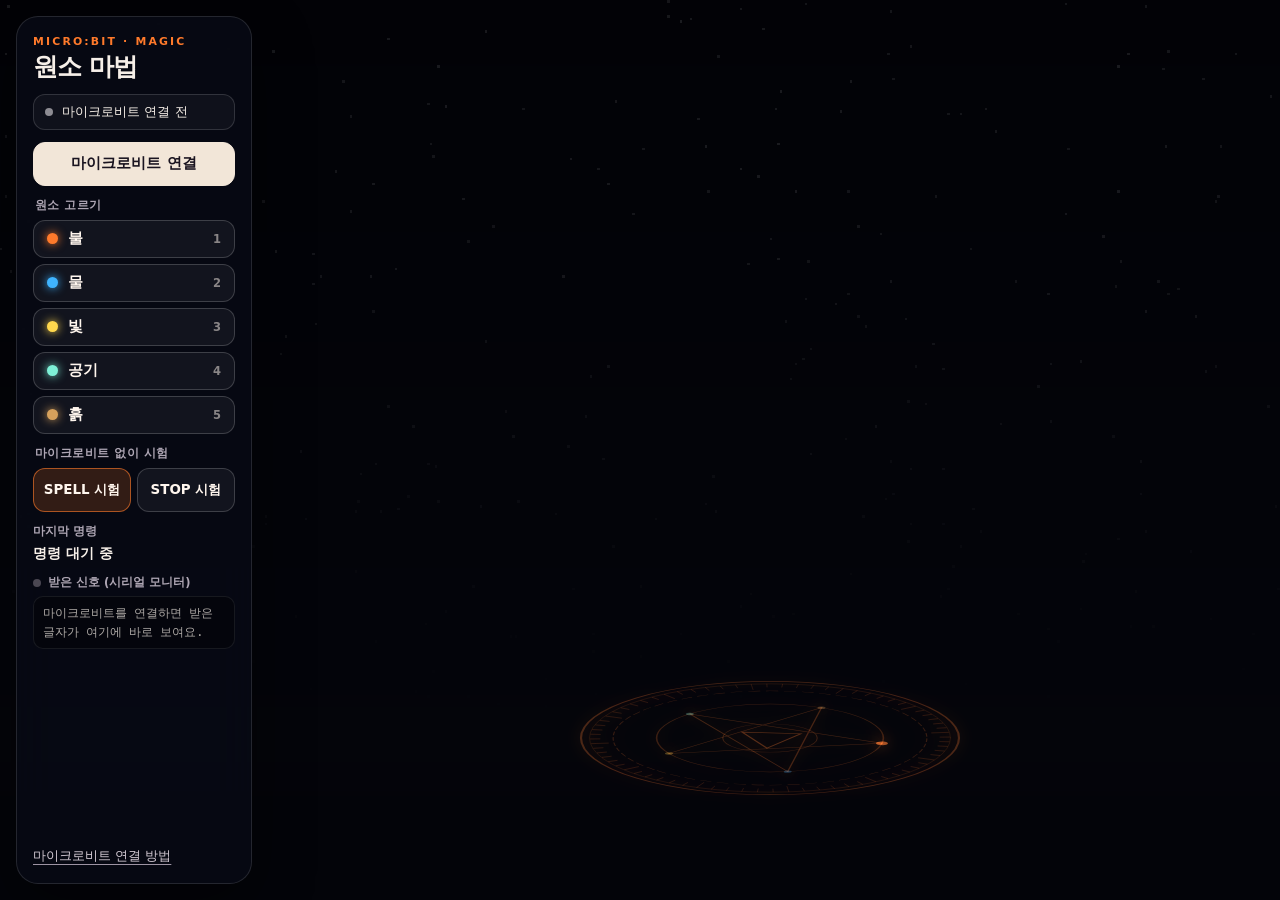
==== commit 589b8ab6: "Add a live serial monitor to the menu and clarify radio groups Shows each received line with time an" ====
--- a/microbit/index.html
+++ b/microbit/index.html
@@ -16,7 +16,7 @@
     #fx, #glow { pointer-events: none; }
     #glow { mix-blend-mode: screen; mix-blend-mode: plus-lighter; }
 
-    .panel { position: fixed; z-index: 3; left: 16px; top: 16px; bottom: 16px; width: 236px; display: flex; flex-direction: column; gap: 14px;
+    .panel { position: fixed; z-index: 3; left: 16px; top: 16px; bottom: 16px; width: 236px; display: flex; flex-direction: column; gap: 12px;
       padding: 18px 16px; border: 1px solid rgba(255,255,255,.12); border-radius: 22px; background: rgba(8,11,22,.8); backdrop-filter: blur(20px);
       box-shadow: 0 20px 60px #0007; overflow-y: auto; transition: opacity .5s, transform .5s; scrollbar-width: thin; }
     body.casting .panel { opacity: .38; }
@@ -38,7 +38,7 @@
     #connect { width: 100%; background: #f2e6d8; border-color: #f2e6d8; color: #1a1420; }
     #connect:hover:not(:disabled) { background: #fff; }
     .elements { display: flex; flex-direction: column; gap: 6px; }
-    .el { display: flex; align-items: center; gap: 10px; width: 100%; text-align: left; }
+    .el { display: flex; align-items: center; gap: 10px; width: 100%; text-align: left; min-height: 38px; padding: 7px 13px; }
     .el i { width: 11px; height: 11px; border-radius: 50%; background: var(--c); box-shadow: 0 0 10px var(--c); flex: none; }
     .el kbd { margin-left: auto; font: inherit; font-size: .72rem; opacity: .5; font-weight: 600; }
     .el.active { border-color: var(--c); background: color-mix(in srgb, var(--c) 22%, transparent); box-shadow: 0 0 20px color-mix(in srgb, var(--c) 35%, transparent); }
@@ -49,6 +49,18 @@
     .spell-test { border-color: color-mix(in srgb, var(--accent) 60%, transparent); background: color-mix(in srgb, var(--accent) 18%, transparent); }
     .readout small { display: block; color: #aea6b4; font-size: .72rem; margin-bottom: 4px; font-weight: 700; }
     .readout strong { display: block; font-size: .88rem; font-weight: 700; line-height: 1.45; }
+    .monitor small { display: flex; align-items: center; gap: 7px; color: #aea6b4; font-size: .72rem; margin-bottom: 6px; font-weight: 700; }
+    .rx { width: 8px; height: 8px; border-radius: 50%; background: #4a4752; transition: background .4s, box-shadow .4s; }
+    .rx.on { background: #77e2bf; box-shadow: 0 0 12px #77e2bf; transition: none; }
+    #rxCount { margin-left: auto; font-weight: 600; opacity: .8; }
+    .monitor ol { list-style: none; margin: 0; padding: 7px 9px; border-radius: 10px; background: rgba(0,0,0,.32); border: 1px solid rgba(255,255,255,.08);
+      font: 12px/1.55 ui-monospace, SFMono-Regular, Menlo, Consolas, monospace; min-height: 52px; max-height: 128px; overflow: hidden; }
+    .monitor li { display: flex; gap: 7px; white-space: nowrap; overflow: hidden; text-overflow: ellipsis; }
+    .monitor li time { opacity: .45; }
+    .monitor li b { font-weight: 700; overflow: hidden; text-overflow: ellipsis; }
+    .monitor li em { margin-left: auto; font-style: normal; opacity: .75; }
+    .monitor li.spell b { color: #ffd27e; } .monitor li.stop b { color: #ff9b8a; } .monitor li.ignored b { color: #b9b3c2; }
+    .monitor li.hint { white-space: normal; font-family: inherit; opacity: .7; font-size: .74rem; }
     .spacer { flex: 1; }
     .help { font-size: .82rem; color: #d3cad4; }
     .help summary { cursor: pointer; list-style: none; text-decoration: underline; text-decoration-color: #9d93a3; text-underline-offset: 4px; }
@@ -65,7 +77,7 @@
     /* 좁은 화면(휴대폰)에서는 아래쪽 막대로, 마법 중에는 숨김 */
     @media (max-width: 720px) {
       .panel { top: auto; left: 10px; right: 10px; bottom: 10px; width: auto; max-height: 52vh; gap: 10px; padding: 12px; }
-      .brand, .help, .spacer { display: none; }
+      .brand, .help, .spacer, .monitor { display: none; }
       .elements { display: grid; grid-template-columns: repeat(5, 1fr); }
       .el { justify-content: center; padding: 8px 4px; gap: 6px; }
       .el kbd { display: none; }
@@ -88,11 +100,14 @@
     <div><span class="label">원소 고르기</span><div class="elements" id="elementButtons"></div></div>
     <div><span class="label">마이크로비트 없이 시험</span><div class="tests" id="testButtons"></div></div>
     <div class="readout" aria-live="polite"><small>마지막 명령</small><strong id="lastCommand">명령 대기 중</strong></div>
+    <div class="monitor"><small><span class="rx" id="rxDot"></span>받은 신호 (시리얼 모니터)<span id="rxCount"></span></small>
+      <ol id="rxLog"><li class="hint">마이크로비트를 연결하면 받은 글자가 여기에 바로 보여요.</li></ol></div>
     <div class="spacer"></div>
     <details class="help">
       <summary>마이크로비트 연결 방법</summary>
-      <p><b>받는 마이크로비트</b>(컴퓨터에 USB 연결): 라디오 그룹 <strong>71</strong> → <strong>라디오 문자열을 받았을 때 → 받은 문자열을 시리얼 한 줄 쓰기</strong></p>
-      <p><b>원소는 이 메뉴</b>에서 고르고, <b>마법봉 마이크로비트</b>는 그룹 71에서 아래 문자열만 보내면 돼요.</p>
+      <p><b>받는 마이크로비트</b>(컴퓨터에 USB 연결): <strong>라디오 그룹 설정</strong> → <strong>라디오 문자열을 받았을 때 → 받은 문자열을 시리얼 한 줄 쓰기</strong></p>
+      <p><b>라디오 그룹 번호</b>는 마법봉과 받는 마이크로비트가 <b>서로 같기만 하면 아무 숫자(0~255)</b>나 돼요. 이 웹앱은 그룹 번호와 상관없어요. 여러 모둠이 한 교실에서 하면 <b>모둠마다 다른 번호</b>를 써야 신호가 섞이지 않아요.</p>
+      <p><b>원소는 이 메뉴</b>에서 고르고, <b>마법봉 마이크로비트</b>는 아래 문자열만 보내면 돼요.</p>
       <table>
         <tr><td><code>SPELL</code></td><td>고른 원소 마법 펼치기</td></tr>
         <tr><td><code>STOP</code></td><td>마법 끄기</td></tr>
@@ -232,6 +247,27 @@
     connectButton.textContent = state === 'connected' ? '연결 해제' : state === 'connecting' ? '연결 중…' : '마이크로비트 연결';
     connectButton.disabled = state === 'connecting';
   }
+  // ── 받은 신호 모니터 ──
+  const rxLog = $('rxLog'), rxDot = $('rxDot'), rxCount = $('rxCount');
+  let rxLines = 0, rxDotTimer, flushTimer, quietTimer;
+  function rxHint(text) { rxLog.innerHTML = ''; const li = document.createElement('li'); li.className = 'hint'; li.textContent = text; rxLog.appendChild(li); }
+  function logRx(line, kind, note) {
+    rxLog.querySelector('.hint')?.remove();
+    const li = document.createElement('li'); li.className = kind;
+    const time = document.createElement('time'); const d = new Date(); time.textContent = [d.getHours(), d.getMinutes(), d.getSeconds()].map(n => String(n).padStart(2, '0')).join(':');
+    const b = document.createElement('b'); b.textContent = line || '(빈 줄)';
+    const em = document.createElement('em'); em.textContent = note || (kind === 'spell' ? '시전' : kind === 'stop' ? '끄기' : /NOTHING/i.test(line) ? '변화 없음' : '모르는 글자');
+    li.append(time, b, em); rxLog.prepend(li);
+    while (rxLog.children.length > 6) rxLog.lastChild.remove();
+    rxCount.textContent = (++rxLines) + '줄';
+    rxDot.classList.add('on'); clearTimeout(rxDotTimer); rxDotTimer = setTimeout(() => rxDot.classList.remove('on'), 160);
+  }
+  function receiveLine(line, note) {
+    clearTimeout(quietTimer);
+    const cmd = parse(line);
+    logRx(line, cmd || 'ignored', note);
+    command(line, 'microbit');
+  }
   function receiveText(chunk) {
     commandBuffer += decoder.decode(chunk, { stream: true });
     if (commandBuffer.length > 4096) commandBuffer = commandBuffer.slice(-512);
@@ -239,8 +275,14 @@
     while ((newline = commandBuffer.indexOf('\n')) !== -1) {
       const line = commandBuffer.slice(0, newline).replace(/\r/g, '').trim();
       commandBuffer = commandBuffer.slice(newline + 1);
-      command(line, 'microbit');
-    }
+      receiveLine(line);
+    }
+    // '시리얼 한 줄 쓰기' 대신 '시리얼 문자열 쓰기'를 써서 줄바꿈이 없어도 잠시 뒤 한 줄로 처리합니다
+    clearTimeout(flushTimer);
+    if (commandBuffer.trim()) flushTimer = setTimeout(() => {
+      const line = commandBuffer.replace(/\r/g, '').trim(); commandBuffer = '';
+      if (line) receiveLine(line, '줄바꿈 없음');
+    }, 350);
   }
   async function connect() {
     if (port) { await disconnect(); return; }
@@ -260,6 +302,10 @@
       await chosen.open({ baudRate: 115200 });
       port = chosen; closing = false; commandBuffer = '';
       setConnection('connected', '마이크로비트 연결됨');
+      rxLines = 0; rxCount.textContent = '';
+      rxHint('연결됐어요. 마법봉을 흔들거나 버튼을 눌러 보세요.');
+      clearTimeout(quietTimer);
+      quietTimer = setTimeout(() => { if (port && !rxLines) rxHint('아직 받은 글자가 없어요. ① 받는 마이크로비트에 “라디오 수신 → 시리얼 한 줄 쓰기” 코드가 있는지 ② 두 마이크로비트의 라디오 그룹 번호가 같은지 ③ 마법봉에 전원이 들어왔는지 확인해 주세요.'); }, 12000);
       readLoop(chosen);
     } catch (error) {
       if (chosen && chosen !== port) { try { await chosen.close(); } catch (_) {} }
@@ -1210,7 +1256,7 @@
   requestAnimationFrame(frame);
 
   // 테스트/디버그용
-  window.magic = { command, selectElement, level, growth };
+  window.magic = { command, selectElement, receiveText, level, growth };
 })();
 </script>
 </body>
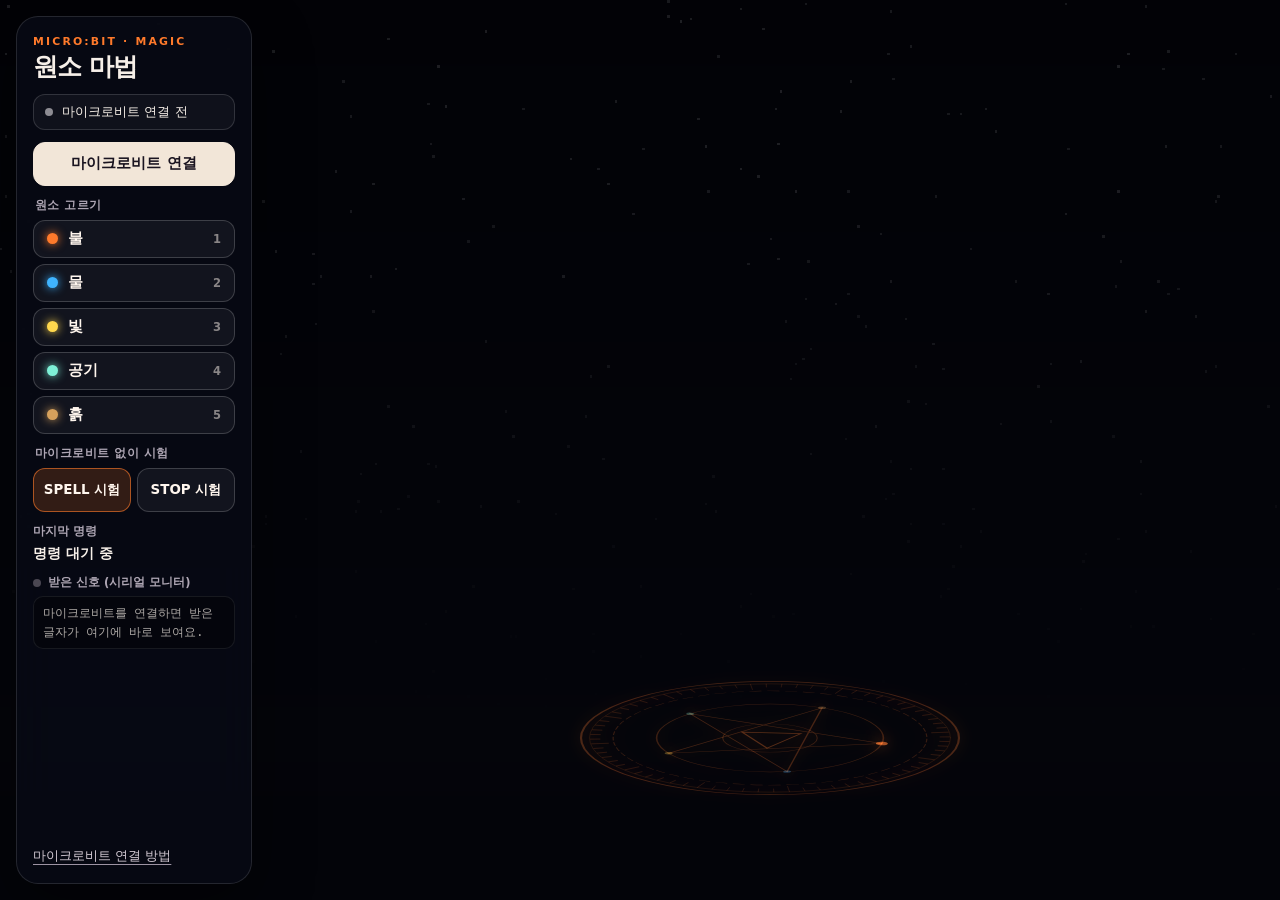
==== commit c10b0719: "Accept numeric commands 1/2/3 for SPELL/STOP/NOTHING Co-Authored-By: Claude Opus 5.5 <noreply@anthro" ====
--- a/microbit/index.html
+++ b/microbit/index.html
@@ -105,14 +105,15 @@
     <div class="spacer"></div>
     <details class="help">
       <summary>마이크로비트 연결 방법</summary>
-      <p><b>받는 마이크로비트</b>(컴퓨터에 USB 연결): <strong>라디오 그룹 설정</strong> → <strong>라디오 문자열을 받았을 때 → 받은 문자열을 시리얼 한 줄 쓰기</strong></p>
+      <p><b>받는 마이크로비트</b>(컴퓨터에 USB 연결): <strong>라디오 그룹 설정</strong> → <strong>라디오 수를 받았을 때 → 시리얼 한 줄 쓰기 (receivedNumber)</strong></p>
       <p><b>라디오 그룹 번호</b>는 마법봉과 받는 마이크로비트가 <b>서로 같기만 하면 아무 숫자(0~255)</b>나 돼요. 이 웹앱은 그룹 번호와 상관없어요. 여러 모둠이 한 교실에서 하면 <b>모둠마다 다른 번호</b>를 써야 신호가 섞이지 않아요.</p>
-      <p><b>원소는 이 메뉴</b>에서 고르고, <b>마법봉 마이크로비트</b>는 아래 문자열만 보내면 돼요.</p>
+      <p><b>원소는 이 메뉴</b>에서 고르고, <b>마법봉 마이크로비트</b>는 <strong>라디오 수 보내기</strong>로 아래 숫자를 보내면 돼요. (받는 쪽: <strong>라디오 수를 받았을 때 → 시리얼 한 줄 쓰기 (receivedNumber)</strong>)</p>
       <table>
-        <tr><td><code>SPELL</code></td><td>고른 원소 마법 펼치기</td></tr>
-        <tr><td><code>STOP</code></td><td>마법 끄기</td></tr>
-        <tr><td><code>NOTHING</code></td><td>변화 없음</td></tr>
+        <tr><td><code>1</code></td><td>고른 원소 마법 펼치기 (SPELL)</td></tr>
+        <tr><td><code>2</code></td><td>마법 끄기 (STOP)</td></tr>
+        <tr><td><code>3</code></td><td>변화 없음 (NOTHING)</td></tr>
       </table>
+      <p>글자 <code>SPELL</code> / <code>STOP</code> 으로 보내도 똑같이 돼요.</p>
       <p>Chrome/Edge에서 연결 버튼을 누르고 <strong>USB 시리얼 포트</strong>를 고르세요. MakeCode 콘솔 등 다른 시리얼 창은 닫아 두세요.</p>
       <p>마법 중에는 메뉴가 흐려져요(마우스를 올리면 선명). <code>H</code> 메뉴 숨기기 · <code>F</code> 전체화면 · <code>1</code>~<code>5</code> 원소 · <code>Space</code> SPELL · <code>0</code> STOP</p>
     </details>
@@ -172,9 +173,14 @@
   }
 
   // ───────────────────────── 명령 처리 ─────────────────────────
-  // 마이크로비트는 SPELL / STOP / NOTHING 세 가지만 보냅니다. 원소는 화면에서 고릅니다.
+  // 마이크로비트는 숫자 1(SPELL) / 2(STOP) / 3(NOTHING)을 보냅니다. 글자 SPELL / STOP 도 그대로 됩니다.
+  // 원소는 화면에서 고릅니다.
+  const NUMBER_COMMANDS = { 1: 'spell', 2: 'stop', 3: null };
   function parse(raw) {
     const value = String(raw).trim().toUpperCase();
+    // "1", "1.0", 또는 '시리얼 값 쓰기'가 보내는 "x:1" 모양에서 숫자를 꺼냅니다
+    const num = value.match(/(?:^|[:=\s])(-?\d+)(?:\.0+)?$/);
+    if (num) return NUMBER_COMMANDS[Number(num[1])] ?? null;
     if (value.includes('SPELL')) return 'spell';
     if (value.includes('STOP')) return 'stop';
     return null; // NOTHING 및 그 밖의 데이터는 현재 상태를 바꾸지 않습니다
@@ -256,7 +262,7 @@
     const li = document.createElement('li'); li.className = kind;
     const time = document.createElement('time'); const d = new Date(); time.textContent = [d.getHours(), d.getMinutes(), d.getSeconds()].map(n => String(n).padStart(2, '0')).join(':');
     const b = document.createElement('b'); b.textContent = line || '(빈 줄)';
-    const em = document.createElement('em'); em.textContent = note || (kind === 'spell' ? '시전' : kind === 'stop' ? '끄기' : /NOTHING/i.test(line) ? '변화 없음' : '모르는 글자');
+    const em = document.createElement('em'); em.textContent = note || (kind === 'spell' ? '시전' : kind === 'stop' ? '끄기' : /NOTHING|(^|[:=\s])3(\.0+)?$/i.test(line.trim()) ? '변화 없음' : '모르는 신호');
     li.append(time, b, em); rxLog.prepend(li);
     while (rxLog.children.length > 6) rxLog.lastChild.remove();
     rxCount.textContent = (++rxLines) + '줄';
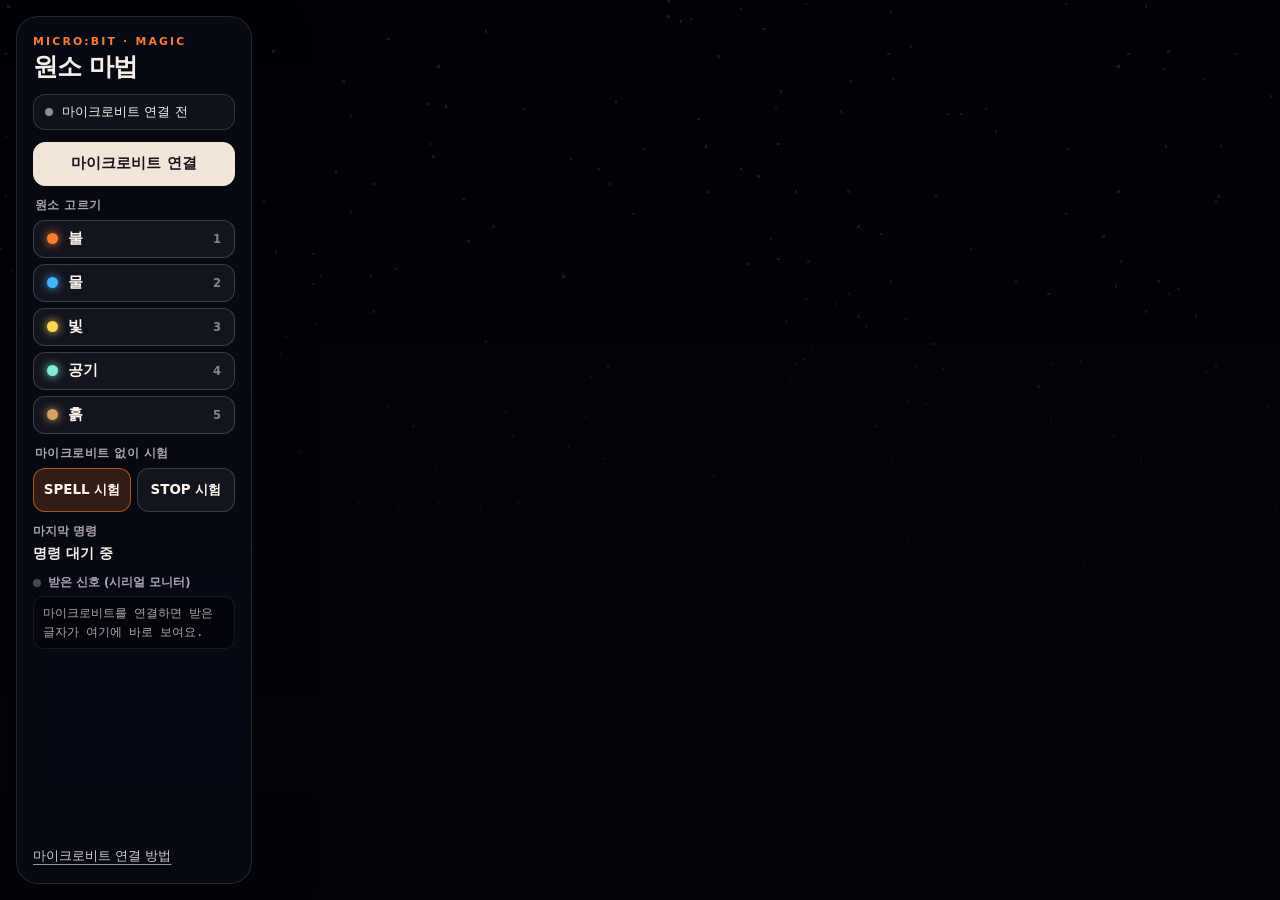
==== commit 9b88d7d1: "Show magic only while spelling: NOTHING (3) returns to idle NOTHING now ends the spell, a lone SPELL" ====
--- a/microbit/index.html
+++ b/microbit/index.html
@@ -109,9 +109,9 @@
       <p><b>라디오 그룹 번호</b>는 마법봉과 받는 마이크로비트가 <b>서로 같기만 하면 아무 숫자(0~255)</b>나 돼요. 이 웹앱은 그룹 번호와 상관없어요. 여러 모둠이 한 교실에서 하면 <b>모둠마다 다른 번호</b>를 써야 신호가 섞이지 않아요.</p>
       <p><b>원소는 이 메뉴</b>에서 고르고, <b>마법봉 마이크로비트</b>는 <strong>라디오 수 보내기</strong>로 아래 숫자를 보내면 돼요. (받는 쪽: <strong>라디오 수를 받았을 때 → 시리얼 한 줄 쓰기 (receivedNumber)</strong>)</p>
       <table>
-        <tr><td><code>1</code></td><td>고른 원소 마법 펼치기 (SPELL)</td></tr>
+        <tr><td><code>1</code></td><td>고른 원소 마법 펼치기 (SPELL) · 3초 동안 1이 더 안 오면 저절로 꺼짐</td></tr>
         <tr><td><code>2</code></td><td>마법 끄기 (STOP)</td></tr>
-        <tr><td><code>3</code></td><td>변화 없음 (NOTHING)</td></tr>
+        <tr><td><code>3</code></td><td>기본 상태로 (NOTHING)</td></tr>
       </table>
       <p>글자 <code>SPELL</code> / <code>STOP</code> 으로 보내도 똑같이 돼요.</p>
       <p>Chrome/Edge에서 연결 버튼을 누르고 <strong>USB 시리얼 포트</strong>를 고르세요. MakeCode 콘솔 등 다른 시리얼 창은 닫아 두세요.</p>
@@ -175,7 +175,12 @@
   // ───────────────────────── 명령 처리 ─────────────────────────
   // 마이크로비트는 숫자 1(SPELL) / 2(STOP) / 3(NOTHING)을 보냅니다. 글자 SPELL / STOP 도 그대로 됩니다.
   // 원소는 화면에서 고릅니다.
-  const NUMBER_COMMANDS = { 1: 'spell', 2: 'stop', 3: null };
+  const NUMBER_COMMANDS = { 1: 'spell', 2: 'stop', 3: 'idle' };
+  // 마지막 SPELL(1)을 받고 이 시간이 지나면 저절로 기본 상태로 돌아갑니다
+  const SPELL_HOLD_MS = 3000;
+  // 이 간격보다 촘촘히 SPELL이 계속 오면 같은 주문이 이어지는 것으로 보고 시전 효과를 반복하지 않습니다
+  const SPELL_STREAM_MS = 1200;
+  let holdTimer = null, lastSpellAt = 0;
   function parse(raw) {
     const value = String(raw).trim().toUpperCase();
     // "1", "1.0", 또는 '시리얼 값 쓰기'가 보내는 "x:1" 모양에서 숫자를 꺼냅니다
@@ -183,22 +188,33 @@
     if (num) return NUMBER_COMMANDS[Number(num[1])] ?? null;
     if (value.includes('SPELL')) return 'spell';
     if (value.includes('STOP')) return 'stop';
-    return null; // NOTHING 및 그 밖의 데이터는 현재 상태를 바꾸지 않습니다
+    if (value.includes('NOTHING') || value.includes('IDLE')) return 'idle';
+    return null; // 그 밖의 데이터는 무시합니다
   }
   function command(raw, source) {
     const cmd = parse(raw);
     if (!cmd) return;
     const via = source === 'test' ? '버튼 시험' : source === 'key' ? '키보드' : '마이크로비트';
-    if (cmd === 'stop') {
-      ORDER.forEach(k => target[k] = 0);
-      active = null;
-      document.body.classList.remove('casting');
-      lastCommand.textContent = 'STOP · 마법 끄기 · ' + via;
-      updateButtons();
+    if (cmd === 'stop' || cmd === 'idle') {
+      const was = active;
+      endSpell();
+      if (cmd === 'stop' || was) lastCommand.textContent = (cmd === 'stop' ? 'STOP · 마법 끄기 · ' : 'NOTHING · 기본 상태 · ') + via;
       return;
     }
-    cast(selected);
+    const nowMs = performance.now();
+    const streaming = active === selected && nowMs - lastSpellAt < SPELL_STREAM_MS;
+    lastSpellAt = nowMs;
+    if (!streaming) cast(selected);
+    clearTimeout(holdTimer);
+    holdTimer = setTimeout(() => { endSpell(); lastCommand.textContent = '주문 끝 · 기본 상태'; }, SPELL_HOLD_MS);
     lastCommand.textContent = 'SPELL · ' + ELEMENTS[selected].name + ' · ' + via;
+  }
+  function endSpell() {
+    clearTimeout(holdTimer); holdTimer = null;
+    ORDER.forEach(k => target[k] = 0);
+    active = null;
+    document.body.classList.remove('casting');
+    updateButtons();
   }
   function selectElement(key, source) {
     if (key === selected && active) return;
@@ -209,7 +225,9 @@
     lastCommand.textContent = ELEMENTS[key].name + ' 원소 선택 · SPELL 기다리는 중';
     updateButtons();
   }
+  let castCount = 0;
   function cast(key) {
+    castCount++;
     const recast = active === key;
     selected = key; active = key;
     document.body.classList.add('casting');
@@ -262,7 +280,7 @@
     const li = document.createElement('li'); li.className = kind;
     const time = document.createElement('time'); const d = new Date(); time.textContent = [d.getHours(), d.getMinutes(), d.getSeconds()].map(n => String(n).padStart(2, '0')).join(':');
     const b = document.createElement('b'); b.textContent = line || '(빈 줄)';
-    const em = document.createElement('em'); em.textContent = note || (kind === 'spell' ? '시전' : kind === 'stop' ? '끄기' : /NOTHING|(^|[:=\s])3(\.0+)?$/i.test(line.trim()) ? '변화 없음' : '모르는 신호');
+    const em = document.createElement('em'); em.textContent = note || (kind === 'spell' ? '시전' : kind === 'stop' ? '끄기' : kind === 'idle' ? '기본 상태' : '모르는 신호');
     li.append(time, b, em); rxLog.prepend(li);
     while (rxLog.children.length > 6) rxLog.lastChild.remove();
     rxCount.textContent = (++rxLines) + '줄';
@@ -874,7 +892,7 @@
     for (let i = 0; i < 3; i++) circleRGB[i] += (tc[i] - circleRGB[i]) * (1 - Math.exp(-4 * dt));
     const [r, g, b] = circleRGB.map(v => v | 0);
     const lv = Math.max(...ORDER.map(k => level[k]));
-    const s = (.42 + .58 * lv + .08 * Math.sin(time * 1.8) * (1 - lv)) * (1 - smooth(zoom));
+    const s = lv * (1 - smooth(zoom)); // 기본 상태에서는 마법진도 보이지 않습니다
     if (s < .01) return;
     const R = unit * .21;
     const col = (a) => `rgba(${r},${g},${b},${Math.max(0, Math.min(1, a))})`;
@@ -1208,7 +1226,7 @@
       const speed = target[k] > level[k] ? 2.2 : 2.6;
       level[k] += (target[k] - level[k]) * (1 - Math.exp(-speed * dt));
       if (!target[k] && level[k] < .002) level[k] = 0;
-      growth[k] = Math.max(0, Math.min(1, growth[k] + (target[k] ? dt / 5.5 : -dt / 2.2)));
+      growth[k] = Math.max(0, Math.min(1, growth[k] + (target[k] ? dt / 2.2 : -dt / 2.2)));
       burst[k] *= Math.exp(-dt * 2.4);
     });
     if (active && growth[active] >= 1 && lastCommand.textContent.indexOf('완전') === -1 && lastCommand.textContent.indexOf('끄기') === -1) {
@@ -1262,7 +1280,7 @@
   requestAnimationFrame(frame);
 
   // 테스트/디버그용
-  window.magic = { command, selectElement, receiveText, level, growth };
+  window.magic = { command, selectElement, receiveText, level, growth, casts: () => castCount };
 })();
 </script>
 </body>
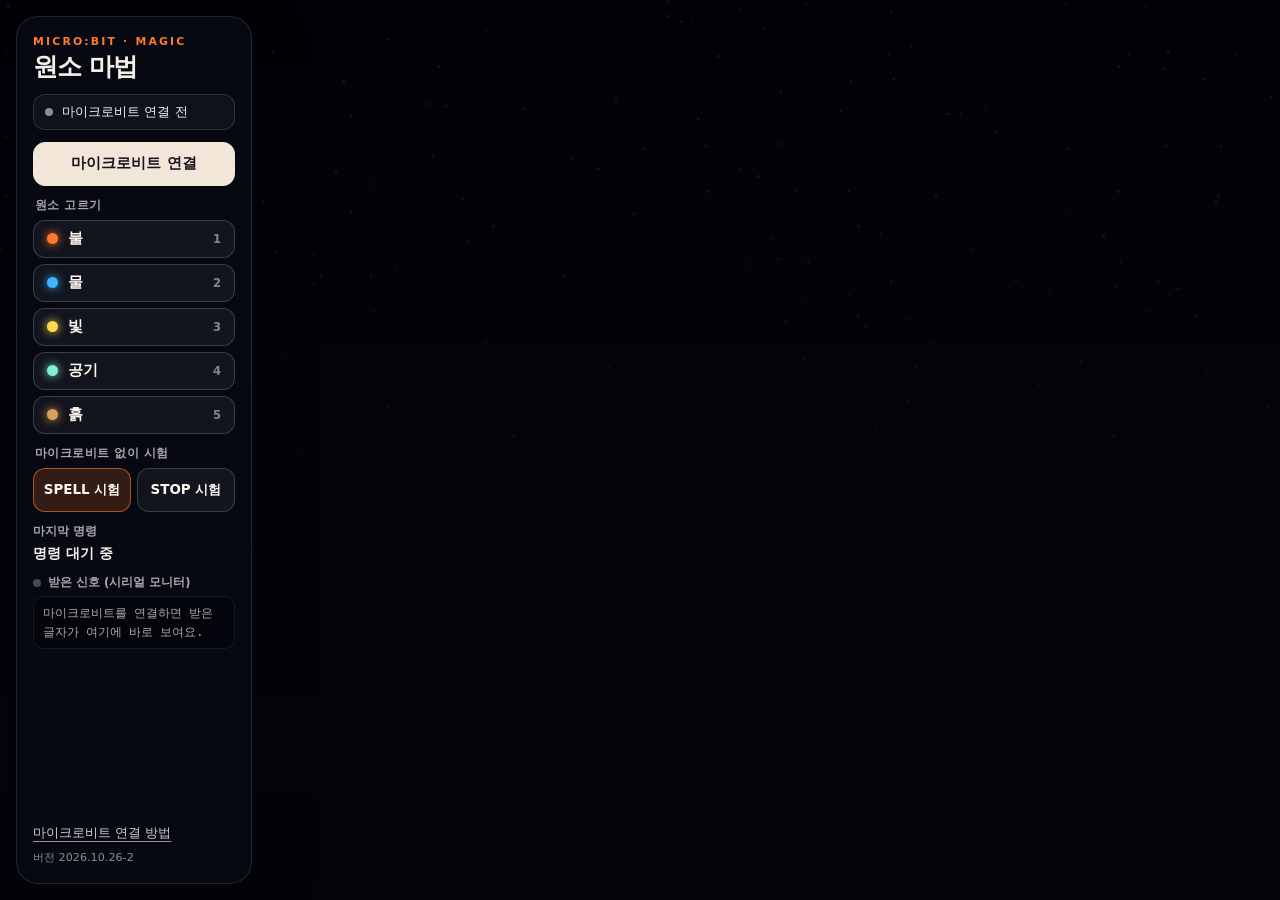
==== commit b5de0752: "Handle numbers sent without newlines and bare \r line endings serial.writeNumber streams ("1113...")" ====
--- a/microbit/index.html
+++ b/microbit/index.html
@@ -62,6 +62,7 @@
     .monitor li.spell b { color: #ffd27e; } .monitor li.stop b { color: #ff9b8a; } .monitor li.ignored b { color: #b9b3c2; }
     .monitor li.hint { white-space: normal; font-family: inherit; opacity: .7; font-size: .74rem; }
     .spacer { flex: 1; }
+    .ver { font-size: .7rem; color: #8f8898; margin-top: -4px; }
     .help { font-size: .82rem; color: #d3cad4; }
     .help summary { cursor: pointer; list-style: none; text-decoration: underline; text-decoration-color: #9d93a3; text-underline-offset: 4px; }
     .help summary::-webkit-details-marker { display: none; }
@@ -117,6 +118,7 @@
       <p>Chrome/Edge에서 연결 버튼을 누르고 <strong>USB 시리얼 포트</strong>를 고르세요. MakeCode 콘솔 등 다른 시리얼 창은 닫아 두세요.</p>
       <p>마법 중에는 메뉴가 흐려져요(마우스를 올리면 선명). <code>H</code> 메뉴 숨기기 · <code>F</code> 전체화면 · <code>1</code>~<code>5</code> 원소 · <code>Space</code> SPELL · <code>0</code> STOP</p>
     </details>
+    <div class="ver">버전 2026.10.26-2</div>
   </aside>
 
   <div id="message" class="message" role="alert"></div>
@@ -287,6 +289,9 @@
     rxDot.classList.add('on'); clearTimeout(rxDotTimer); rxDotTimer = setTimeout(() => rxDot.classList.remove('on'), 160);
   }
   function receiveLine(line, note) {
+    if (!line) return; // 빈 줄은 무시
+    // '시리얼 수 쓰기'처럼 줄바꿈 없이 1·2·3이 이어 붙어 오면("1113") 한 글자씩 차례로 처리합니다
+    if (/^[123]{2,}$/.test(line)) { for (const ch of line) receiveLine(ch, note); return; }
     clearTimeout(quietTimer);
     const cmd = parse(line);
     logRx(line, cmd || 'ignored', note);
@@ -295,18 +300,18 @@
   function receiveText(chunk) {
     commandBuffer += decoder.decode(chunk, { stream: true });
     if (commandBuffer.length > 4096) commandBuffer = commandBuffer.slice(-512);
-    let newline;
-    while ((newline = commandBuffer.indexOf('\n')) !== -1) {
-      const line = commandBuffer.slice(0, newline).replace(/\r/g, '').trim();
-      commandBuffer = commandBuffer.slice(newline + 1);
-      receiveLine(line);
-    }
-    // '시리얼 한 줄 쓰기' 대신 '시리얼 문자열 쓰기'를 써서 줄바꿈이 없어도 잠시 뒤 한 줄로 처리합니다
+    // \r\n, \n, \r 어느 것으로 끝나도 한 줄로 봅니다
+    const lines = commandBuffer.split(/\r\n|\r|\n/);
+    commandBuffer = lines.pop();
+    for (const line of lines) receiveLine(line.trim());
+    // 명령은 한 자리 숫자(1·2·3)라서, 숫자만 와 있으면 기다리지 않고 바로 처리합니다
+    if (/^[123]+$/.test(commandBuffer)) { const digits = commandBuffer; commandBuffer = ''; receiveLine(digits, '줄바꿈 없음'); }
+    // 줄바꿈 없이 오는 경우('시리얼 수 쓰기', '시리얼 문자열 쓰기')는 잠깐 쉬는 틈에 한 줄로 처리합니다
     clearTimeout(flushTimer);
     if (commandBuffer.trim()) flushTimer = setTimeout(() => {
-      const line = commandBuffer.replace(/\r/g, '').trim(); commandBuffer = '';
-      if (line) receiveLine(line, '줄바꿈 없음');
-    }, 350);
+      const line = commandBuffer.trim(); commandBuffer = '';
+      receiveLine(line, '줄바꿈 없음');
+    }, 80);
   }
   async function connect() {
     if (port) { await disconnect(); return; }
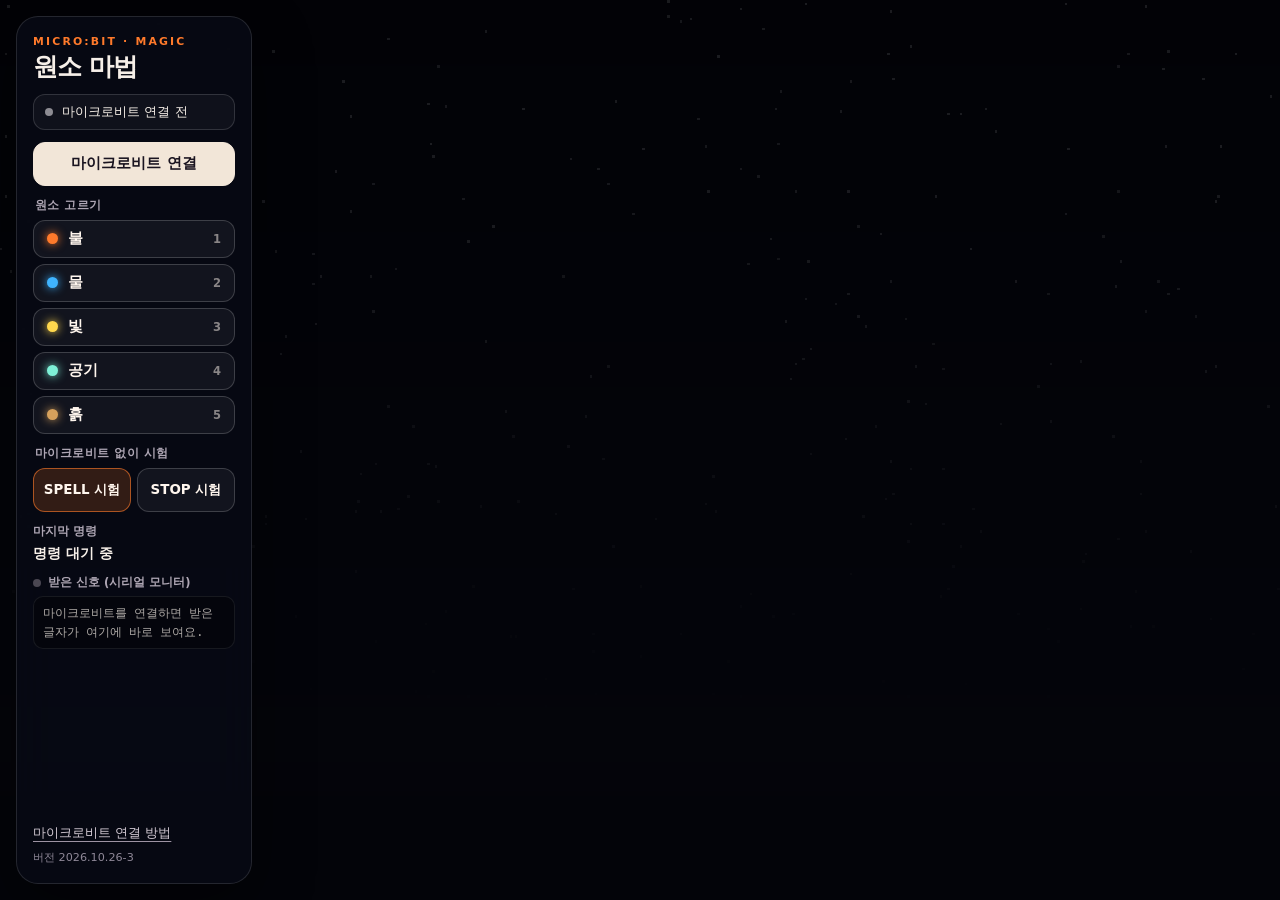
==== commit ed99d541: "Give STOP a per-element ending animation, distinct from NOTHING STOP (2) now plays a 2-3s finale per" ====
--- a/microbit/index.html
+++ b/microbit/index.html
@@ -111,14 +111,14 @@
       <p><b>원소는 이 메뉴</b>에서 고르고, <b>마법봉 마이크로비트</b>는 <strong>라디오 수 보내기</strong>로 아래 숫자를 보내면 돼요. (받는 쪽: <strong>라디오 수를 받았을 때 → 시리얼 한 줄 쓰기 (receivedNumber)</strong>)</p>
       <table>
         <tr><td><code>1</code></td><td>고른 원소 마법 펼치기 (SPELL) · 3초 동안 1이 더 안 오면 저절로 꺼짐</td></tr>
-        <tr><td><code>2</code></td><td>마법 끄기 (STOP)</td></tr>
-        <tr><td><code>3</code></td><td>기본 상태로 (NOTHING)</td></tr>
+        <tr><td><code>2</code></td><td>멈추기 (STOP) · 원소마다 다른 마무리: 불은 재가 되고, 물은 터져 흩어지고, 빛은 한 점으로 모였다 번쩍, 바람은 풀려 잎이 떨어지고, 흙은 무너져 내림</td></tr>
+        <tr><td><code>3</code></td><td>기본 상태 (NOTHING) · 조용히 서서히 사라짐</td></tr>
       </table>
       <p>글자 <code>SPELL</code> / <code>STOP</code> 으로 보내도 똑같이 돼요.</p>
       <p>Chrome/Edge에서 연결 버튼을 누르고 <strong>USB 시리얼 포트</strong>를 고르세요. MakeCode 콘솔 등 다른 시리얼 창은 닫아 두세요.</p>
       <p>마법 중에는 메뉴가 흐려져요(마우스를 올리면 선명). <code>H</code> 메뉴 숨기기 · <code>F</code> 전체화면 · <code>1</code>~<code>5</code> 원소 · <code>Space</code> SPELL · <code>0</code> STOP</p>
     </details>
-    <div class="ver">버전 2026.10.26-2</div>
+    <div class="ver">버전 2026.10.26-3</div>
   </aside>
 
   <div id="message" class="message" role="alert"></div>
@@ -166,6 +166,11 @@
   // ───────────────────────── 상태 ─────────────────────────
   const level = {}, target = {}, growth = {}, burst = {};
   ORDER.forEach(k => { level[k] = 0; target[k] = 0; growth[k] = 0; burst[k] = 0; });
+  // 멈추기(STOP) 마무리 연출의 진행도 (-1 = 진행 중 아님, 0→1)
+  const endProg = {}; ORDER.forEach(k => endProg[k] = -1);
+  const END_SEC = { fire: 2.8, water: 2.4, light: 2.2, air: 2.6, earth: 2.8 };
+  const END_TEXT = { fire: '불이 재가 되어 사라짐', water: '물방울로 흩어짐', light: '빛이 한 점으로 모였다 사라짐', air: '바람이 잦아들고 나뭇잎이 떨어짐', earth: '바위가 무너져 내림' };
+  const ending = () => ORDER.some(k => endProg[k] >= 0);
   let selected = 'fire', active = null, shake = 0, messageTimer;
   const circleRGB = ELEMENTS.fire.rgb.slice();
 
@@ -197,10 +202,18 @@
     const cmd = parse(raw);
     if (!cmd) return;
     const via = source === 'test' ? '버튼 시험' : source === 'key' ? '키보드' : '마이크로비트';
-    if (cmd === 'stop' || cmd === 'idle') {
+    if (cmd === 'stop') {
+      // 멈추기: 원소마다 다른 마무리 연출 (불은 재가 되어 사라지는 식)
+      const k = active;
+      if (k) { finale(k); lastCommand.textContent = 'STOP · ' + END_TEXT[k] + ' · ' + via; }
+      else if (!ending()) { endSpell(); lastCommand.textContent = 'STOP · 마법 끄기 · ' + via; }
+      return;
+    }
+    if (cmd === 'idle') {
+      // 기본 상태: 조용히 서서히 사라짐
       const was = active;
       endSpell();
-      if (cmd === 'stop' || was) lastCommand.textContent = (cmd === 'stop' ? 'STOP · 마법 끄기 · ' : 'NOTHING · 기본 상태 · ') + via;
+      if (was) lastCommand.textContent = 'NOTHING · 기본 상태 · ' + via;
       return;
     }
     const nowMs = performance.now();
@@ -213,9 +226,16 @@
   }
   function endSpell() {
     clearTimeout(holdTimer); holdTimer = null;
-    ORDER.forEach(k => target[k] = 0);
+    ORDER.forEach(k => { if (endProg[k] < 0) target[k] = 0; }); // 마무리 연출 중인 원소는 끝까지 보여 줍니다
     active = null;
-    document.body.classList.remove('casting');
+    if (!ending()) document.body.classList.remove('casting');
+    updateButtons();
+  }
+  function finale(k) {
+    clearTimeout(holdTimer); holdTimer = null;
+    active = null;
+    endProg[k] = 0; target[k] = 1;
+    finaleStart(k);
     updateButtons();
   }
   function selectElement(key, source) {
@@ -232,6 +252,7 @@
     castCount++;
     const recast = active === key;
     selected = key; active = key;
+    ORDER.forEach(k => endProg[k] = -1);
     document.body.classList.add('casting');
     ORDER.forEach(k => target[k] = k === key ? 1 : 0);
     if (!recast) growth[key] = Math.min(growth[key], .15);
@@ -388,7 +409,7 @@
   const COMMON = `
     precision highp float;
     uniform vec2 uRes; uniform vec2 uBase; uniform float uScale;
-    uniform float uTime; uniform float uLevel; uniform float uGrowth; uniform float uBurst;
+    uniform float uTime; uniform float uLevel; uniform float uGrowth; uniform float uBurst; uniform float uEnd;
     uniform vec3 uTint;
     float hash(vec2 p){ vec3 p3 = fract(vec3(p.xyx) * .1031); p3 += dot(p3, p3.yzx + 33.33); return fract((p3.x + p3.y) * p3.z); }
     vec2 hash2(vec2 p){ vec3 p3 = fract(vec3(p.xyx) * vec3(.1031, .1030, .0973)); p3 += dot(p3, p3.yzx + 33.33); return fract((p3.xx + p3.yz) * p3.zy); }
@@ -444,14 +465,16 @@
     }
     void main(){
       vec2 p = P(); float t = uTime, l = uLevel, g = grow();
-      float H = .14 + .6*g + .08*uBurst;
-      float w = .13 + .05*l + .03*uBurst;
+      float E = uEnd; // 멈추기(STOP) 진행도: 불길이 주저앉고 재와 연기만 남습니다
+      l *= 1. - .55*smoothstep(.15, .7, E);
+      float H = (.14 + .6*g + .08*uBurst) * (1. - .92*smoothstep(0., .6, E));
+      float w = (.13 + .05*l + .03*uBurst) * (1. - .35*E);
       float h = flame(p, H, w, t, 0.);
       h = max(h, flame(p - vec2(-.07*g, 0.), H*.62, w*.55, t*1.1, 3.1) * .9);
       h = max(h, flame(p - vec2(.075*g, 0.), H*.7, w*.55, t*1.05, 6.7) * .9);
       h = max(h, flame(p - vec2(-.17*g, 0.), H*.45, w*.5, t*.95, 9.2) * .85);
       h = max(h, flame(p - vec2(.18*g, 0.), H*.4, w*.5, t*1.15, 12.4) * .85);
-      h *= l;
+      h *= l * (1. - smoothstep(.4, .72, E)); // 불길은 완전히 꺼지고 재와 연기만 남습니다
       vec3 col = ramp(h) * smoothstep(.0, .12, h) * 1.25;
       float glow = exp(-pow(p.x/(.2 + .22*g), 2.) - pow((p.y - H*.3)/(H*.75 + .06), 2.));
       col += vec3(.55,.12,.02) * glow * .32 * l;
@@ -461,7 +484,14 @@
       float smoke = fbm(vec2(p.x*2.4, p.y*1.7 - t*.55));
       col += vec3(.6,.13,.02) * smoothstep(.45, .9, smoke) * exp(-max(p.y, 0.)*1.3) * .45 * l * g;
       col += vec3(.7,.18,.02) * exp(-abs(p.y)*7.) * (.6 + .4*fbm3(vec2(p.x*6. - t*.3, t*.4))) * .35 * l * g;
-      gl_FragColor = vec4(col, 0.);
+      float ashT = smoothstep(.05, .55, E);
+      col = mix(col, vec3(dot(col, vec3(.3,.5,.2))) * vec3(.6,.55,.5), ashT * .75);
+      float sm = fbm(vec2(p.x*3. + sin(p.y*2. + t)*.25, p.y*2.2 - t*.9));
+      float smMask = exp(-pow(p.x/(.14 + .3*max(p.y, 0.)), 2.)) * smoothstep(-.02, .08, p.y) * exp(-max(p.y, 0.)*1.1);
+      float sa = smoothstep(.38, .8, sm) * smMask * smoothstep(.0, .3, E) * (1. - smoothstep(.65, 1., E)) * .75;
+      col = vec3(.2,.19,.18) * sa + col * (1. - sa);
+      float fin = 1. - smoothstep(.75, 1., E);
+      gl_FragColor = vec4(col * fin, sa * fin);
     }`;
 
   // 물: 떠오르는 물의 구체 + 나선 물줄기 + 물결
@@ -477,8 +507,9 @@
     }
     void main(){
       vec2 p = P(); float t = uTime, l = uLevel, g = grow();
-      vec2 c = vec2(0., .2 + .14*g + .012*sin(t*1.3));
-      float R = (.045 + .115*g) * (1. + .12*uBurst);
+      float E = uEnd; // 멈추기: 구체가 부풀었다가 터지고 바닥에 물결만 남습니다
+      vec2 c = vec2(0., .2 + .14*g + .012*sin(t*1.3) - .06*smoothstep(0., .3, E));
+      float R = max(1e-4, (.045 + .115*g) * (1. + .12*uBurst) * (1. + .22*smoothstep(0., .22, E)) * (1. - smoothstep(.22, .32, E)));
       vec2 d = p - c; float a = atan(d.y, d.x);
       float wob = 1. + .035*sin(a*3. + t*2.1) + .025*sin(a*5. - t*2.9) + .012*sin(a*9. + t*4.3);
       float r = length(d) / (R*wob);
@@ -498,7 +529,7 @@
         if (depth < 0. && r < 1.) s *= .2;
         streams += mix(vec3(.2,.6,1.), vec3(.75,.95,1.), foam) * s * 1.25;
       }
-      vec3 col = streams * l;
+      vec3 col = streams * l * (1. - smoothstep(0., .3, E));
       float alpha = 0.;
       float halo = exp(-max(r - 1., 0.) * 4.) * smoothstep(0., 1., r);
       col += vec3(.08,.35,.9) * halo * .35 * g * l;
@@ -521,14 +552,15 @@
       }
       float e = length(vec2(p.x, p.y/.3));
       float rip = pow(sin(e*70. - t*5.) * .5 + .5, 6.) * exp(-e*5.) * smoothstep(.0, .04, e);
-      col += vec3(.3,.72,1.) * rip * .55 * l;
+      col += vec3(.3,.72,1.) * rip * .55 * l * (1. + 2.5*smoothstep(.3, .5, E));
       col += vec3(.15,.5,1.) * exp(-e*e/.02) * .35 * l;
       col += vec3(.4,.8,1.) * uBurst * exp(-e*e/.06) * .45;
       float wide = caustic(p*1.1 + vec2(0., t*.015), t*.35 + 5.);
       float shaft = .5 + .5*sin(p.x*9. + sin(p.y*2. + t*.4)*1.5 + t*.3);
       col += vec3(.08,.38,.8) * wide * .22 * l * g * (1. - alpha);
       col += vec3(.05,.2,.45) * pow(shaft, 4.) * smoothstep(-.1, 1., p.y) * .12 * l * g * (1. - alpha);
-      gl_FragColor = vec4(col, alpha);
+      float fin = 1. - smoothstep(.7, 1., E);
+      gl_FragColor = vec4(col * fin, alpha * fin);
     }`;
 
   // 빛: 위에서 쏟아지는 빛줄기 + 빛나는 핵 + 회전하는 빛의 만다라
@@ -540,6 +572,10 @@
     void main(){
       vec2 p = P(); float t = uTime, l = uLevel, g = grow();
       vec2 c = vec2(0., .38 + .015*sin(t*.8));
+      float E = uEnd; // 멈추기: 만다라와 빛줄기가 핵으로 빨려 들어간 뒤 번쩍이며 사라집니다
+      float shrink = 1. - smoothstep(0., .45, E);
+      float flash = exp(-pow((E - .47)/.05, 2.));
+      g *= mix(1., shrink, step(.001, E));
       vec2 d = p - c; float r = length(d); float a = atan(d.y, d.x);
       vec3 col = vec3(0.);
       // 위에서 쏟아지는 빛줄기
@@ -550,7 +586,8 @@
       col += vec3(1.,.9,.68) * rays * cone * smoothstep(2.5, 1., sr) * .75 * g;
       col += vec3(1.,.86,.6) * cone * smoothstep(2.6, 1.2, sr) * .08 * g;
       // 빛의 핵
-      col += vec3(1.,.98,.92) * exp(-r*r / .0012) * 1.5;
+      col *= shrink;
+      col += vec3(1.,.98,.92) * exp(-r*r / (.0012 + .03*flash)) * (1.5 + 3.*flash);
       col += vec3(1.,.87,.6) * exp(-r*r / (.005 + .01*g)) * .55;
       col += vec3(1.,.78,.45) * (.012 / (r + .012)) * .28 * (.5 + .5*g);
       float soft = sin(a*7. + t*.4)*.5 + sin(a*11. - t*.3)*.5;
@@ -575,17 +612,20 @@
       col += vec3(1.,.95,.85) * uBurst * exp(-r*r/.06) * .6;
       float e = length(vec2(p.x, p.y/.3));
       col += vec3(1.,.85,.55) * exp(-e*e/.05) * .22 * g;
-      gl_FragColor = vec4(col * l, 0.);
+      float br2 = (E - .47) * 2.6;
+      col += vec3(1.,.95,.8) * exp(-pow((r - br2)/.045, 2.)) * step(.47, E) * (1. - smoothstep(.5, 1., E)) * 1.3;
+      gl_FragColor = vec4(col * l * (1. - smoothstep(.55, .95, E) * (1. - flash)), 0.);
     }`;
 
   // 공기: 소용돌이치는 회오리바람
   const AIR = `
     void main(){
       vec2 p = P(); float t = uTime, l = uLevel, g = grow();
-      float H = .2 + .5*g + .05*uBurst;
+      float E = uEnd; // 멈추기: 회오리가 넓게 풀리며 옅어집니다
+      float H = .2 + .5*g + .05*uBurst + .15*E;
       float y = p.y; float yn = clamp(y / H, 0., 1.);
       float cx = (.035*sin(y*5. - t*1.7) + .02*sin(y*11. + t*2.3)) * yn * (.4 + g);
-      float rad = mix(.028, .07 + .18*g, pow(yn, 1.25)) * (1. + .07*sin(y*18. - t*6.));
+      float rad = mix(.028, .07 + .18*g, pow(yn, 1.25)) * (1. + .07*sin(y*18. - t*6.)) * (1. + 2.2*smoothstep(0., 1., E));
       float x = (p.x - cx) / rad;
       vec3 col = vec3(0.); float alpha = 0.;
       float vert = smoothstep(-.02, .03, y) * (1. - smoothstep(H*.82, H*1.05, y));
@@ -598,7 +638,7 @@
         float s1 = smoothstep(.46, .78, f1); float s2 = smoothstep(.5, .8, f2);
         float limb = 1. / (z + .3);
         float dens = (s1 + s2*.45) * limb * .33 + .07*limb;
-        dens *= vert * smoothstep(1., .8, abs(x));
+        dens *= vert * smoothstep(1., .8, abs(x)) * (1. - smoothstep(.05, .85, E));
         vec3 c = mix(vec3(.45,.8,.85), vec3(.93,1.,1.), s1);
         alpha = clamp(dens * .45, 0., .75) * l;
         col = c * clamp(dens, 0., 1.6) * l;
@@ -612,7 +652,8 @@
       col += vec3(.6,1.,.95) * uBurst * exp(-er*er/.05) * .35;
       float band = fbm(vec2(p.x*1.4 - t*1.9, p.y*8. + sin(p.x*2. - t)*.6));
       col += vec3(.45,.85,.82) * smoothstep(.55, .85, band) * .14 * l * g;
-      gl_FragColor = vec4(col, alpha);
+      float fin = 1. - smoothstep(.7, 1., E);
+      gl_FragColor = vec4(col * fin, alpha * fin);
     }`;
 
   // 흙: 땅을 뚫고 솟아오르는 바위 첨탑 + 빛나는 균열 + 흙먼지
@@ -649,19 +690,20 @@
     void over(inout vec3 col, inout float a, vec4 s){ col = s.rgb + col*(1. - s.a); a = s.a + a*(1. - s.a); }
     void main(){
       vec2 p = P(); float t = uTime, l = uLevel, g = clamp(uGrowth, 0., 1.);
+      float E = uEnd; // 멈추기: 첨탑이 차례로 땅속으로 무너지고 흙먼지가 크게 일어납니다
       vec3 col = vec3(0.); float alpha = 0.;
       // 땅의 균열
       vec2 e = vec2(p.x, p.y/.22); float er = length(e);
       float R = .1 + 1.4*smoothstep(0., .6, g);
       float spread = smoothstep(R, R*.6, er) * smoothstep(.06, -.005, p.y);
       float cr = ridge(e*3.2 + vec2(0., 7.));
-      float crack = smoothstep(.88, .97, cr) * spread;
+      float crack = smoothstep(.88, .97, cr) * spread * (1. - smoothstep(.2, .8, E));
       float pulse = .6 + .4*sin(er*18. - t*3.);
       col += vec3(1.,.58,.15) * crack * pulse * 1.4;
       col += vec3(.8,.35,.08) * smoothstep(.7, .97, cr) * spread * .15;
       col += vec3(1.,.6,.2) * exp(-er*er/.02) * .5 * smoothstep(.06, -.005, p.y);
       // 바위 첨탑 (뒤 → 앞)
-      #define SP(x, y, w, h, tilt, delay, seed, depth) over(col, alpha, spire(p, x, y, w, (h)*backOut(g*1.7 - (delay)), tilt, seed, depth))
+      #define SP(x, y, w, h, tilt, delay, seed, depth) over(col, alpha, spire(p, x, y - (h)*.9*smoothstep((delay)*.6, (delay)*.6 + .55, E), w, (h)*backOut(g*1.7 - (delay)), tilt, seed, depth))
       SP(-.68, .08, .06, .36, -.10, .25, 11., .75);
       SP(-.4, .09, .05, .42, .06, .15, 23., .75);
       SP( .38, .085, .055, .4, -.05, .2, 37., .75);
@@ -674,11 +716,12 @@
       col *= l; alpha *= l;
       // 흙먼지 구름
       float dust = fbm(vec2(p.x*2.6 - t*.08, p.y*3.2 - t*.25));
-      float dmask = exp(-max(p.y, 0.)*(6. - 3.*uBurst)) * smoothstep(-.1, .02, p.y + .05);
-      float da = smoothstep(.35, .85, dust) * dmask * (.55 + .4*uBurst) * l * smoothstep(0., .3, g + uBurst);
+      float dmask = exp(-max(p.y, 0.)*(6. - 3.*uBurst - 3.5*smoothstep(0., .5, E))) * smoothstep(-.1, .02, p.y + .05);
+      float da = min(.9, smoothstep(.35, .85, dust) * dmask * (.55 + .4*uBurst + 1.2*smoothstep(0., .4, E)) * l * smoothstep(0., .3, g + uBurst));
       col = vec3(.36,.28,.2) * da + col * (1. - da); alpha = da + alpha*(1. - da);
       col += vec3(1.,.7,.35) * uBurst * exp(-er*er/.08) * .35 * l;
-      gl_FragColor = vec4(col, alpha);
+      float fin = 1. - smoothstep(.75, 1., E);
+      gl_FragColor = vec4(col * fin, alpha * fin);
     }`;
 
   let gl = null, quad = null, programs = {}, bgProgram = null;
@@ -695,7 +738,7 @@
     gl.linkProgram(prog);
     if (!gl.getProgramParameter(prog, gl.LINK_STATUS)) throw new Error(gl.getProgramInfoLog(prog));
     const u = {};
-    ['uRes','uBase','uScale','uTime','uLevel','uGrowth','uBurst','uTint'].forEach(n => u[n] = gl.getUniformLocation(prog, n));
+    ['uRes','uBase','uScale','uTime','uLevel','uGrowth','uBurst','uTint','uEnd'].forEach(n => u[n] = gl.getUniformLocation(prog, n));
     return { prog, u };
   }
   function initGL() {
@@ -876,8 +919,47 @@
       life: rand(2, 4), max: 4, size: rand(1.5, 3.5) });
   }
 
-  const KIND = { ember: 'fire', bubble: 'water', drop: 'water', ripple: 'water', sparkle: 'light', mote: 'light', bokeh: 'light',
+  const KIND = { ash: 'fire', fleaf: 'air', ember: 'fire', bubble: 'water', drop: 'water', ripple: 'water', sparkle: 'light', mote: 'light', bokeh: 'light',
     streak: 'air', leaf: 'air', gust: 'air', rock: 'earth', pebble: 'earth', dust: 'earth' };
+  // ── 멈추기 마무리 연출 ──
+  const at = (a, b, x) => a < x && b >= x; // 진행도가 x를 막 지났는지
+  function finaleStart(k) {
+    if (k === 'fire') for (let i = 0; i < 30; i++) spawnAsh(0);
+    if (k === 'air') {
+      for (const p of parts) if (p.k === 'leaf') { const t = tornado(Math.min(p.h, t0H())); p.k = 'fleaf'; p.x = t.x + Math.sin(p.th) * t.rad * p.out; p.y = baseY - p.h * unit; p.vx = Math.cos(p.th) * 120; p.vy = -rand(20, 80); p.life = rand(3, 4.5); p.max = p.life; }
+      for (let i = 0; i < 26; i++) spawnFallingLeaf();
+      for (let i = 0; i < 14; i++) spawnGust();
+    }
+    if (k === 'earth') { shake = Math.max(shake, 1); for (let i = 0; i < 30; i++) spawnPebble(); }
+  }
+  function finaleTick(k, a, b, dt) {
+    if (k === 'fire') { let n = (b < .7 ? 90 : 0) * dt; while (n-- > Math.random()) spawnAsh(b); }
+    if (k === 'water' && at(a, b, .3)) {
+      for (let i = 0; i < 90; i++) spawnOrbDrop();
+      for (let i = 0; i < 3; i++) setTimeout(() => spawnRipple(cx, baseY, unit * rand(.25, .45), 1), 350 + i * 250);
+    }
+    if (k === 'light' && at(a, b, .47)) { for (let i = 0; i < 70; i++) spawnSparkle(true); burst.light = .6; }
+    if (k === 'earth') {
+      if (b < .75) shake = Math.max(shake, .45);
+      let n = (b < .7 ? 50 : 0) * dt; while (n-- > Math.random()) spawnDust();
+      if (at(a, b, .3) || at(a, b, .55)) for (let i = 0; i < 14; i++) spawnPebble();
+    }
+  }
+  function spawnAsh(prog) {
+    const h = (.05 + .55 * Math.random()) * (1 - prog);
+    add({ k: 'ash', x: cx + rand(-1, 1) * unit * (.05 + .17 * (1 - h)), y: baseY - h * unit, vx: rand(-30, 30), vy: -rand(20, 90) * (unit / 800),
+      life: rand(2.2, 3.6), max: 3.6, size: rand(2, 5.5) * (unit / 800), rot: rand(0, 6.28), spin: rand(-4, 4), ph: rand(0, 6.28), hot: rand(.5, 1.2) });
+  }
+  function spawnOrbDrop() {
+    const a = rand(0, Math.PI * 2), sp = rand(150, 520) * (unit / 800), R = unit * .14;
+    add({ k: 'drop', x: cx + Math.cos(a) * R * .6, y: orbY() + Math.sin(a) * R * .6 + unit * .06, vx: Math.cos(a) * sp, vy: Math.sin(a) * sp - rand(80, 260) * (unit / 800), life: 3, max: 3 });
+  }
+  function spawnFallingLeaf() {
+    const t = tornado(rand(.05, t0H())), th = rand(0, 6.28);
+    add({ k: 'fleaf', x: t.x + Math.sin(th) * t.rad * rand(.8, 1.4), y: baseY - rand(.05, t0H()) * unit, vx: rand(-160, 160), vy: -rand(20, 100),
+      life: rand(3, 4.5), max: 4.5, size: rand(5, 9) * (unit / 800), rot: rand(0, 6.28), spin: rand(-5, 5), ph: rand(0, 6.28),
+      hue: Math.random() < .7 ? [rand(110, 160) | 0, rand(200, 225) | 0, rand(110, 140) | 0] : [rand(220, 245) | 0, rand(200, 225) | 0, rand(120, 150) | 0] });
+  }
   function castBurst(key) {
     if (key === 'fire') { for (let i = 0; i < 80; i++) spawnEmber(true); }
     if (key === 'water') { for (let i = 0; i < 46; i++) spawnDrop(); for (let i = 0; i < 3; i++) setTimeout(() => spawnRipple(cx, baseY, unit * .3, 1), i * 220); }
@@ -1045,6 +1127,15 @@
           if (p.vy > 0 && p.y > baseY + unit * .02) { dead = true; if (Math.random() < .25) spawnRipple(p.x, p.y, unit * .04, .6); }
           dead = dead || p.life <= 0; break;
         case 'ripple': p.age += dt; dead = p.age > p.max; break;
+        case 'ash':
+          p.life -= dt; p.rot += p.spin * dt; p.hot -= dt * .9;
+          p.vx += Math.sin(time * 2 + p.ph) * 30 * dt; p.vy = p.vy * Math.pow(.6, dt) + 14 * u8 * dt;
+          p.x += p.vx * dt; p.y += p.vy * dt; dead = p.life <= 0; break;
+        case 'fleaf':
+          p.life -= dt; p.rot += p.spin * dt; p.vx *= Math.pow(.5, dt); p.vy = Math.min(p.vy + 140 * u8 * dt, 70 * u8);
+          p.x += (p.vx + Math.sin(time * 2.5 + p.ph) * 45) * dt; p.y += p.vy * dt;
+          if (p.y > baseY) { p.y = baseY; p.vy = 0; p.spin *= .9; }
+          dead = p.life <= 0; break;
         case 'gust': p.life -= dt; p.x += p.vx * dt; p.ph += dt * 3; dead = p.x - p.len > W + 20 || p.life <= 0; break;
         case 'sparkle':
           p.life -= dt; p.vx *= Math.pow(.25, dt); p.vy = p.vy * Math.pow(.25, dt) - 6 * dt; p.x += p.vx * dt; p.y += p.vy * dt; p.rot += p.spin * dt;
@@ -1069,7 +1160,7 @@
             p.x = p.x0 + p.drift * p.age + Math.sin(time * .6 + p.ph) * 10;
             p.y = baseY + 20 - (p.hT * unit + 20) * rise + Math.sin(time * 1.3 + p.ph) * 7 - p.age * 4;
             p.alpha = Math.min(1, p.age * 3);
-            if (p.age > p.life || level.earth < .35) { p.fall = true; p.vx = p.drift; p.vy = rand(-30, 10); }
+            if (p.age > p.life || level.earth < .35 || endProg.earth >= 0) { p.fall = true; p.vx = p.drift; p.vy = rand(-30, 10); }
           } else {
             p.vy += 1200 * u8 * dt; p.x += p.vx * dt; p.y += p.vy * dt;
             if (p.y > baseY) p.alpha -= dt * 3;
@@ -1194,12 +1285,33 @@
           }
           break;
         }
+        case 'ash': {
+          const a = Math.min(1, p.life / .8) * Math.min(1, (p.max - p.life) * 4 + .2);
+          if (p.hot > 0) glowDot(EMBER, p.x, p.y, p.size * 3.5, a * Math.min(1, p.hot));
+          ctx.globalAlpha = a * .8;
+          ctx.save(); ctx.translate(p.x, p.y); ctx.rotate(p.rot); ctx.scale(1, .55 + .45 * Math.abs(Math.sin(p.rot * 1.7)));
+          const heat = Math.max(0, Math.min(1, p.hot));
+          ctx.fillStyle = `rgb(${120 + 120 * heat | 0},${112 + 40 * heat | 0},${104 - 40 * heat | 0})`;
+          ctx.fillRect(-p.size, -p.size * .6, p.size * 2, p.size * 1.2);
+          ctx.restore();
+          break;
+        }
+        case 'fleaf': {
+          const a = Math.min(1, p.life / .8);
+          ctx.globalCompositeOperation = 'source-over'; ctx.globalAlpha = a;
+          ctx.save(); ctx.translate(p.x, p.y); ctx.rotate(p.rot); ctx.scale(1, .45 + .55 * Math.abs(Math.sin(p.rot * 1.3)));
+          const [lr, lg, lb] = p.hue;
+          ctx.fillStyle = `rgb(${lr},${lg},${lb})`;
+          ctx.beginPath(); ctx.moveTo(-p.size, 0); ctx.quadraticCurveTo(0, -p.size * .7, p.size, 0); ctx.quadraticCurveTo(0, p.size * .7, -p.size, 0); ctx.fill();
+          ctx.restore();
+          break;
+        }
         case 'dust': glowDot(DUST, p.x, p.y, p.size * 3, Math.sin(Math.PI * (1 - p.life / p.max)) * .45); break;
       }
     }
     for (const x of [sctx, gctx]) { x.globalAlpha = 1; x.globalCompositeOperation = 'source-over'; }
   }
-  const SOLID = new Set(['rock', 'leaf', 'pebble']);
+  const SOLID = new Set(['rock', 'leaf', 'pebble', 'fleaf']);
   const t0H = () => .2 + .5 * smooth(growth.air);
 
   // ───────────────────────── 예비(WebGL 없음) 효과 ─────────────────────────
@@ -1238,7 +1350,18 @@
       lastCommand.textContent = ELEMENTS[active].title + ' · 완전히 펼쳐짐';
     }
 
-    zoom += ((active ? 1 : 0) - zoom) * (1 - Math.exp(-(active ? 1.6 : 1.2) * dt));
+    ORDER.forEach(k => {
+      if (endProg[k] < 0) return;
+      const before = endProg[k];
+      endProg[k] = Math.min(1, endProg[k] + dt / END_SEC[k]);
+      finaleTick(k, before, endProg[k], dt);
+      if (endProg[k] >= 1) {
+        endProg[k] = -1; level[k] = 0; target[k] = 0; growth[k] = 0;
+        if (!active && !ending()) { document.body.classList.remove('casting'); lastCommand.textContent += ' · 끝'; }
+      }
+    });
+    const showing = active || ending();
+    zoom += ((showing ? 1 : 0) - zoom) * (1 - Math.exp(-(showing ? 1.6 : 1.2) * dt));
     layout();
     shake *= Math.exp(-dt * 4);
     if (shake > .01) {
@@ -1252,13 +1375,14 @@
         const tint = [0, 0, 0]; let amb = 0, bmax = 0;
         ORDER.forEach(k => { const t = ELEMENTS[k].tint; for (let i = 0; i < 3; i++) tint[i] += t[i] * level[k]; amb += level[k]; bmax = Math.max(bmax, burst[k]); });
         const btint = [0, 0, 0]; ORDER.forEach(k => { const t = ELEMENTS[k].tint; for (let i = 0; i < 3; i++) btint[i] += t[i] * burst[k]; });
-        const setCommon = (pr, l, g, b) => {
+        const setCommon = (pr, l, g, b, e) => {
           gl.useProgram(pr.prog);
           gl.uniform2f(pr.u.uRes, glCanvas.width, glCanvas.height);
           gl.uniform2f(pr.u.uBase, cx * gr, (H - baseY) * gr);
           gl.uniform1f(pr.u.uScale, unit * gr);
           gl.uniform1f(pr.u.uTime, time % 1000);
           gl.uniform1f(pr.u.uLevel, l); gl.uniform1f(pr.u.uGrowth, g); gl.uniform1f(pr.u.uBurst, b);
+          gl.uniform1f(pr.u.uEnd, e || 0);
         };
         gl.disable(gl.BLEND);
         setCommon(bgProgram, 1, 0, bmax);
@@ -1268,7 +1392,7 @@
         gl.enable(gl.BLEND); gl.blendFunc(gl.ONE, gl.ONE_MINUS_SRC_ALPHA);
         ORDER.forEach(k => {
           if (level[k] < .002 && burst[k] < .01) return;
-          setCommon(programs[k], level[k], growth[k], burst[k]);
+          setCommon(programs[k], level[k], growth[k], burst[k], Math.max(0, endProg[k]));
           gl.drawArrays(gl.TRIANGLES, 0, 6);
         });
       } catch (e) { console.warn(e); gl = null; }
@@ -1285,7 +1409,7 @@
   requestAnimationFrame(frame);
 
   // 테스트/디버그용
-  window.magic = { command, selectElement, receiveText, level, growth, casts: () => castCount };
+  window.magic = { command, selectElement, receiveText, level, growth, endProg, casts: () => castCount };
 })();
 </script>
 </body>
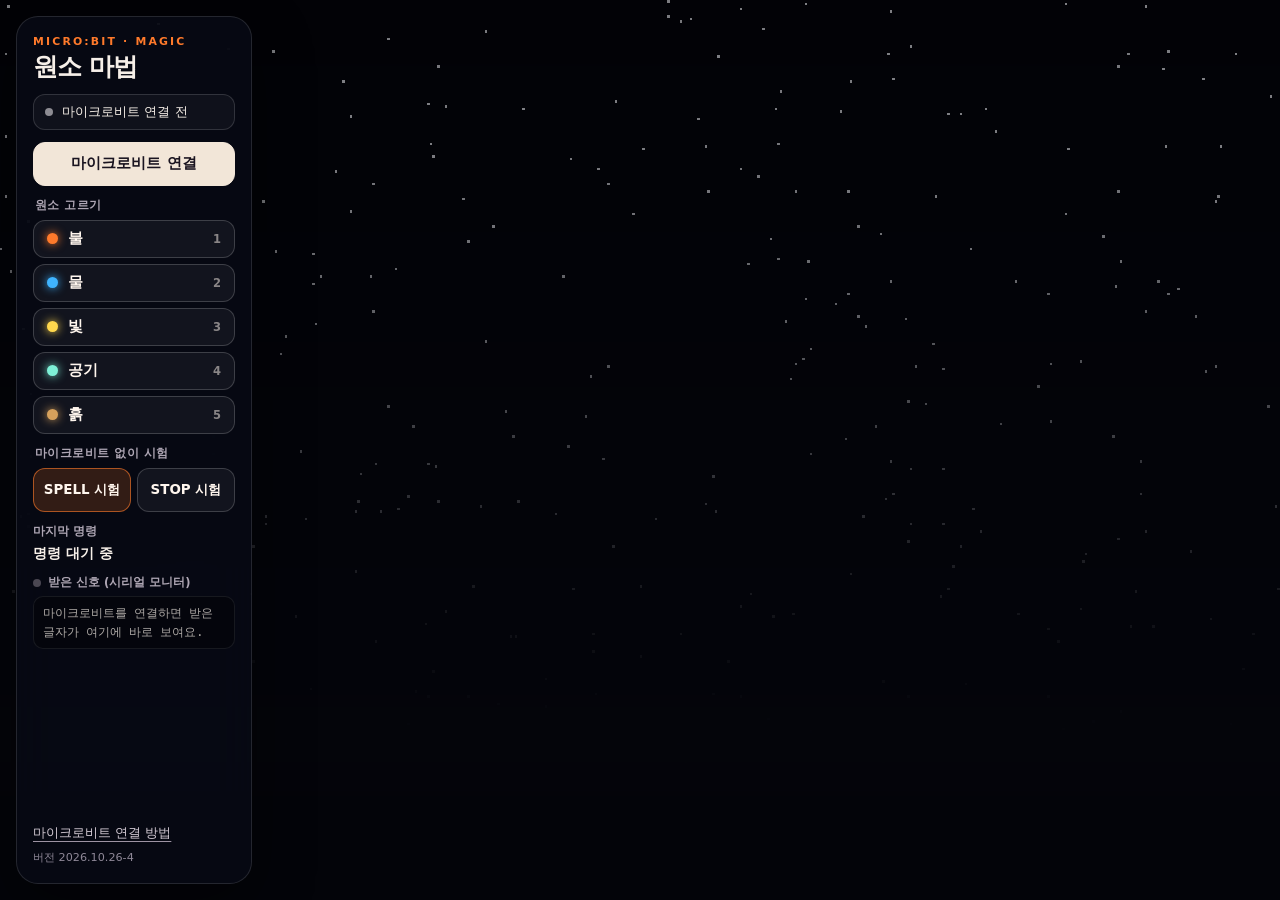
==== commit 89443d30: "Make STOP and NOTHING endings clearly different NOTHING now settles slowly: the effect shrinks back " ====
--- a/microbit/index.html
+++ b/microbit/index.html
@@ -10,7 +10,13 @@
     * { box-sizing: border-box; }
     html, body { margin: 0; width: 100%; height: 100%; background: #060912; color: #f6efe8; }
     body { overflow: hidden; }
-    .scene { position: fixed; inset: 0; will-change: transform; }
+    .scene { position: fixed; inset: 0; will-change: transform; transition: filter .6s ease-out; }
+    /* 멈추기(STOP) 순간: 화면이 얼어붙듯 색이 빠지고 번쩍임 */
+    body.shatter .scene { filter: grayscale(.9) contrast(1.45) brightness(1.3); transition: none; }
+    #flash { position: fixed; inset: 0; z-index: 2; pointer-events: none; opacity: 0;
+      background: radial-gradient(circle at 50% 55%, #fff 0%, color-mix(in srgb, var(--accent) 70%, #fff) 30%, transparent 75%); }
+    #flash.go { animation: flash .7s ease-out forwards; }
+    @keyframes flash { 0% { opacity: .9; } 100% { opacity: 0; } }
     #gl, #glow, #fx { position: absolute; inset: 0; width: 100%; height: 100%; display: block; }
     #gl { background: #060912; }
     #fx, #glow { pointer-events: none; }
@@ -94,6 +100,7 @@
     <canvas id="fx" aria-hidden="true"></canvas>
   </div>
 
+  <div id="flash"></div>
   <aside class="panel" id="panel">
     <div class="brand"><span class="eyebrow" id="eyebrow">MICRO:BIT · MAGIC</span><h1>원소 마법</h1></div>
     <div id="connectionStatus" class="status" role="status"><span class="light"></span><span id="connectionText">마이크로비트 연결 전</span></div>
@@ -111,14 +118,14 @@
       <p><b>원소는 이 메뉴</b>에서 고르고, <b>마법봉 마이크로비트</b>는 <strong>라디오 수 보내기</strong>로 아래 숫자를 보내면 돼요. (받는 쪽: <strong>라디오 수를 받았을 때 → 시리얼 한 줄 쓰기 (receivedNumber)</strong>)</p>
       <table>
         <tr><td><code>1</code></td><td>고른 원소 마법 펼치기 (SPELL) · 3초 동안 1이 더 안 오면 저절로 꺼짐</td></tr>
-        <tr><td><code>2</code></td><td>멈추기 (STOP) · 원소마다 다른 마무리: 불은 재가 되고, 물은 터져 흩어지고, 빛은 한 점으로 모였다 번쩍, 바람은 풀려 잎이 떨어지고, 흙은 무너져 내림</td></tr>
-        <tr><td><code>3</code></td><td>기본 상태 (NOTHING) · 조용히 서서히 사라짐</td></tr>
+        <tr><td><code>2</code></td><td>멈추기 (STOP) · 화면이 번쩍 얼어붙은 뒤 원소마다 다른 마무리: 불은 재가 되고, 물은 터져 흩어지고, 빛은 한 점으로 모였다 번쩍, 바람은 풀려 잎이 떨어지고, 흙은 무너져 내림</td></tr>
+        <tr><td><code>3</code></td><td>기본 상태 (NOTHING) · 천천히 작아지며 마법진 속으로 가라앉음</td></tr>
       </table>
       <p>글자 <code>SPELL</code> / <code>STOP</code> 으로 보내도 똑같이 돼요.</p>
       <p>Chrome/Edge에서 연결 버튼을 누르고 <strong>USB 시리얼 포트</strong>를 고르세요. MakeCode 콘솔 등 다른 시리얼 창은 닫아 두세요.</p>
       <p>마법 중에는 메뉴가 흐려져요(마우스를 올리면 선명). <code>H</code> 메뉴 숨기기 · <code>F</code> 전체화면 · <code>1</code>~<code>5</code> 원소 · <code>Space</code> SPELL · <code>0</code> STOP</p>
     </details>
-    <div class="ver">버전 2026.10.26-3</div>
+    <div class="ver">버전 2026.10.26-4</div>
   </aside>
 
   <div id="message" class="message" role="alert"></div>
@@ -168,7 +175,12 @@
   ORDER.forEach(k => { level[k] = 0; target[k] = 0; growth[k] = 0; burst[k] = 0; });
   // 멈추기(STOP) 마무리 연출의 진행도 (-1 = 진행 중 아님, 0→1)
   const endProg = {}; ORDER.forEach(k => endProg[k] = -1);
-  const END_SEC = { fire: 2.8, water: 2.4, light: 2.2, air: 2.6, earth: 2.8 };
+  const END_SEC = { fire: 2.4, water: 2.0, light: 1.9, air: 2.2, earth: 2.4 };
+  // 멈추기 순간 화면이 잠깐 얼어붙는 시간(초)
+  const FREEZE_SEC = .45;
+  let freeze = 0, freezeKey = null, clock = 0;
+  // 기본 상태(NOTHING)로 조용히 가라앉는 중인 원소
+  const calm = {}; ORDER.forEach(k => calm[k] = false);
   const END_TEXT = { fire: '불이 재가 되어 사라짐', water: '물방울로 흩어짐', light: '빛이 한 점으로 모였다 사라짐', air: '바람이 잦아들고 나뭇잎이 떨어짐', earth: '바위가 무너져 내림' };
   const ending = () => ORDER.some(k => endProg[k] >= 0);
   let selected = 'fire', active = null, shake = 0, messageTimer;
@@ -226,7 +238,7 @@
   }
   function endSpell() {
     clearTimeout(holdTimer); holdTimer = null;
-    ORDER.forEach(k => { if (endProg[k] < 0) target[k] = 0; }); // 마무리 연출 중인 원소는 끝까지 보여 줍니다
+    ORDER.forEach(k => { if (endProg[k] < 0) { if (target[k]) calm[k] = true; target[k] = 0; } }); // 마무리 연출 중인 원소는 끝까지 보여 줍니다
     active = null;
     if (!ending()) document.body.classList.remove('casting');
     updateButtons();
@@ -234,8 +246,13 @@
   function finale(k) {
     clearTimeout(holdTimer); holdTimer = null;
     active = null;
-    endProg[k] = 0; target[k] = 1;
-    finaleStart(k);
+    endProg[k] = 0; target[k] = 1; calm[k] = false;
+    // ① 얼어붙기 + 번쩍임 + 충격파 → ② (얼음이 풀리면) 원소별 마무리 연출
+    freeze = FREEZE_SEC; freezeKey = k;
+    document.body.classList.add('shatter');
+    const fl = $('flash'); fl.classList.remove('go'); void fl.offsetWidth; fl.classList.add('go');
+    shockwaves.push({ age: 0, rgb: ELEMENTS[k].rgb, big: true });
+    shake = Math.max(shake, .8);
     updateButtons();
   }
   function selectElement(key, source) {
@@ -252,7 +269,8 @@
     castCount++;
     const recast = active === key;
     selected = key; active = key;
-    ORDER.forEach(k => endProg[k] = -1);
+    ORDER.forEach(k => { endProg[k] = -1; calm[k] = false; });
+    freeze = 0; document.body.classList.remove('shatter');
     document.body.classList.add('casting');
     ORDER.forEach(k => target[k] = k === key ? 1 : 0);
     if (!recast) growth[key] = Math.min(growth[key], .15);
@@ -979,9 +997,10 @@
     for (let i = 0; i < 3; i++) circleRGB[i] += (tc[i] - circleRGB[i]) * (1 - Math.exp(-4 * dt));
     const [r, g, b] = circleRGB.map(v => v | 0);
     const lv = Math.max(...ORDER.map(k => level[k]));
-    const s = lv * (1 - smooth(zoom)); // 기본 상태에서는 마법진도 보이지 않습니다
+    const calmLv = Math.max(...ORDER.map(k => calm[k] ? level[k] : 0));
+    const s = Math.max(lv * (1 - smooth(zoom)), calmLv * 1.4); // 기본 상태로 돌아갈 때 마법진이 나타나 함께 닫히고, 대기 중에는 보이지 않습니다
     if (s < .01) return;
-    const R = unit * .21;
+    const R = unit * .21 * (calmLv > 0 ? .45 + .55 * Math.min(1, calmLv * 1.3) : 1); // 기본 상태: 마법진이 작아지며 닫힘
     const col = (a) => `rgba(${r},${g},${b},${Math.max(0, Math.min(1, a))})`;
     ctx.save();
     ctx.translate(cx, baseY);
@@ -1039,13 +1058,22 @@
     for (let i = shockwaves.length - 1; i >= 0; i--) {
       const w = shockwaves[i]; w.age += dt;
       if (w.age >= 1.2) { shockwaves.splice(i, 1); continue; }
-      const f = w.age / 1.2, rad = unit * (.04 + ease(f) * .42);
+      const f = w.age / 1.2;
       const [r, g, b] = w.rgb;
       ctx.save(); ctx.globalCompositeOperation = 'lighter';
       ctx.shadowBlur = 26; ctx.shadowColor = `rgba(${r},${g},${b},.9)`;
       ctx.strokeStyle = `rgba(${Math.min(255, r + 80)},${Math.min(255, g + 80)},${Math.min(255, b + 80)},${.85 * (1 - f)})`;
-      ctx.lineWidth = 4 * (1 - f) + .5;
-      ctx.beginPath(); ctx.ellipse(cx, baseY, rad, rad * .3, 0, 0, Math.PI * 2); ctx.stroke();
+      ctx.beginPath();
+      if (w.big) { // 멈추기: 화면 가운데에서 크게 퍼지는 충격파
+        const rad = unit * (.05 + ease(f) * 1.1);
+        ctx.lineWidth = 12 * (1 - f) + 1;
+        ctx.arc(cx, baseY - unit * .35, rad, 0, Math.PI * 2);
+      } else {
+        const rad = unit * (.04 + ease(f) * .42);
+        ctx.lineWidth = 4 * (1 - f) + .5;
+        ctx.ellipse(cx, baseY, rad, rad * .3, 0, 0, Math.PI * 2);
+      }
+      ctx.stroke();
       ctx.restore();
     }
   }
@@ -1340,18 +1368,28 @@
     if (slowTime > 1.5 && glScale > .5) { glScale *= .8; slowTime = 0; resize(); }
 
     ORDER.forEach(k => {
-      const speed = target[k] > level[k] ? 2.2 : 2.6;
+      if (freeze > 0 && k === freezeKey) return; // 얼어붙은 동안은 그대로
+      // 기본 상태(calm)는 천천히 작아지며 땅속으로 가라앉듯 사라집니다
+      const speed = target[k] > level[k] ? 2.2 : calm[k] ? 1.05 : 2.6;
       level[k] += (target[k] - level[k]) * (1 - Math.exp(-speed * dt));
-      if (!target[k] && level[k] < .002) level[k] = 0;
-      growth[k] = Math.max(0, Math.min(1, growth[k] + (target[k] ? dt / 2.2 : -dt / 2.2)));
+      if (!target[k] && level[k] < .002) { level[k] = 0; calm[k] = false; }
+      growth[k] = Math.max(0, Math.min(1, growth[k] + (target[k] ? dt / 2.2 : calm[k] ? -dt / 1.6 : -dt / 2.2)));
       burst[k] *= Math.exp(-dt * 2.4);
     });
     if (active && growth[active] >= 1 && lastCommand.textContent.indexOf('완전') === -1 && lastCommand.textContent.indexOf('끄기') === -1) {
       lastCommand.textContent = ELEMENTS[active].title + ' · 완전히 펼쳐짐';
     }
 
+    if (freeze > 0) {
+      freeze -= dt;
+      if (freeze <= 0) {
+        freeze = 0; document.body.classList.remove('shatter');
+        if (freezeKey && endProg[freezeKey] >= 0) { burst[freezeKey] = .8; finaleStart(freezeKey); }
+      }
+    }
+    if (!(freeze > 0)) clock += dt;
     ORDER.forEach(k => {
-      if (endProg[k] < 0) return;
+      if (endProg[k] < 0 || freeze > 0) return;
       const before = endProg[k];
       endProg[k] = Math.min(1, endProg[k] + dt / END_SEC[k]);
       finaleTick(k, before, endProg[k], dt);
@@ -1361,7 +1399,8 @@
       }
     });
     const showing = active || ending();
-    zoom += ((showing ? 1 : 0) - zoom) * (1 - Math.exp(-(showing ? 1.6 : 1.2) * dt));
+    const calming = ORDER.some(k => calm[k]);
+    zoom += ((showing ? 1 : 0) - zoom) * (1 - Math.exp(-(showing ? 1.6 : calming ? .7 : 1.2) * dt));
     layout();
     shake *= Math.exp(-dt * 4);
     if (shake > .01) {
@@ -1380,7 +1419,7 @@
           gl.uniform2f(pr.u.uRes, glCanvas.width, glCanvas.height);
           gl.uniform2f(pr.u.uBase, cx * gr, (H - baseY) * gr);
           gl.uniform1f(pr.u.uScale, unit * gr);
-          gl.uniform1f(pr.u.uTime, time % 1000);
+          gl.uniform1f(pr.u.uTime, clock % 1000);
           gl.uniform1f(pr.u.uLevel, l); gl.uniform1f(pr.u.uGrowth, g); gl.uniform1f(pr.u.uBurst, b);
           gl.uniform1f(pr.u.uEnd, e || 0);
         };
@@ -1399,9 +1438,11 @@
     } else drawFallback();
 
     sctx.clearRect(0, 0, W, H); gctx.clearRect(0, 0, W, H);
-    emitAll(dt);
-    updateParts(dt, time);
+    const pdt = freeze > 0 ? 0 : dt; // 얼어붙은 동안 파티클도 멈춤
+    emitAll(pdt);
+    updateParts(pdt, clock);
     drawMagicCircle(time, dt);
+    ctx = gctx; drawShockwaves(dt);
     drawParts('back', time);
     drawParts('front', time);
     requestAnimationFrame(frame);
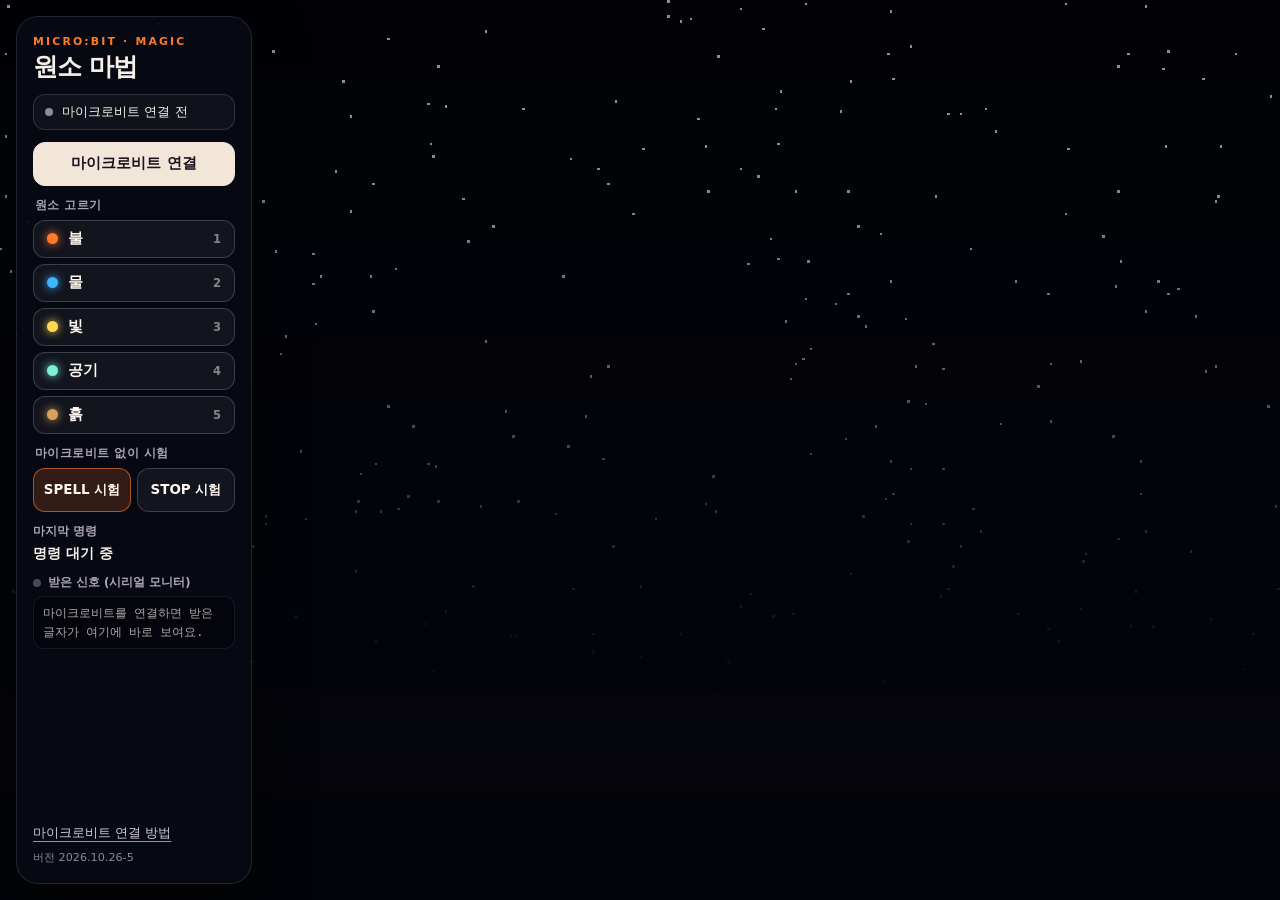
==== commit c685d197: "Shorten the STOP freeze to a brief hit-stop with slow-motion recovery A 0.45s full freeze looked lik" ====
--- a/microbit/index.html
+++ b/microbit/index.html
@@ -10,12 +10,12 @@
     * { box-sizing: border-box; }
     html, body { margin: 0; width: 100%; height: 100%; background: #060912; color: #f6efe8; }
     body { overflow: hidden; }
-    .scene { position: fixed; inset: 0; will-change: transform; transition: filter .6s ease-out; }
+    .scene { position: fixed; inset: 0; will-change: transform; transition: filter .35s ease-out; }
     /* 멈추기(STOP) 순간: 화면이 얼어붙듯 색이 빠지고 번쩍임 */
-    body.shatter .scene { filter: grayscale(.9) contrast(1.45) brightness(1.3); transition: none; }
+    body.shatter .scene { filter: grayscale(.55) contrast(1.25) brightness(1.25); transition: none; }
     #flash { position: fixed; inset: 0; z-index: 2; pointer-events: none; opacity: 0;
       background: radial-gradient(circle at 50% 55%, #fff 0%, color-mix(in srgb, var(--accent) 70%, #fff) 30%, transparent 75%); }
-    #flash.go { animation: flash .7s ease-out forwards; }
+    #flash.go { animation: flash .45s ease-out forwards; }
     @keyframes flash { 0% { opacity: .9; } 100% { opacity: 0; } }
     #gl, #glow, #fx { position: absolute; inset: 0; width: 100%; height: 100%; display: block; }
     #gl { background: #060912; }
@@ -125,7 +125,7 @@
       <p>Chrome/Edge에서 연결 버튼을 누르고 <strong>USB 시리얼 포트</strong>를 고르세요. MakeCode 콘솔 등 다른 시리얼 창은 닫아 두세요.</p>
       <p>마법 중에는 메뉴가 흐려져요(마우스를 올리면 선명). <code>H</code> 메뉴 숨기기 · <code>F</code> 전체화면 · <code>1</code>~<code>5</code> 원소 · <code>Space</code> SPELL · <code>0</code> STOP</p>
     </details>
-    <div class="ver">버전 2026.10.26-4</div>
+    <div class="ver">버전 2026.10.26-5</div>
   </aside>
 
   <div id="message" class="message" role="alert"></div>
@@ -176,9 +176,10 @@
   // 멈추기(STOP) 마무리 연출의 진행도 (-1 = 진행 중 아님, 0→1)
   const endProg = {}; ORDER.forEach(k => endProg[k] = -1);
   const END_SEC = { fire: 2.4, water: 2.0, light: 1.9, air: 2.2, earth: 2.4 };
-  // 멈추기 순간 화면이 잠깐 얼어붙는 시간(초)
-  const FREEZE_SEC = .45;
-  let freeze = 0, freezeKey = null, clock = 0;
+  // 멈추기 순간: 아주 짧게 멈췄다가(FREEZE_SEC) 슬로모션에서 정상 속도로 돌아옵니다(SLOW_SEC)
+  // 완전히 멈추는 시간이 길면 화면이 고장 난 것처럼 보이므로 아주 짧게 둡니다
+  const FREEZE_SEC = .08, SLOW_SEC = .3;
+  let freeze = 0, slowmo = 0, freezeKey = null, clock = 0;
   // 기본 상태(NOTHING)로 조용히 가라앉는 중인 원소
   const calm = {}; ORDER.forEach(k => calm[k] = false);
   const END_TEXT = { fire: '불이 재가 되어 사라짐', water: '물방울로 흩어짐', light: '빛이 한 점으로 모였다 사라짐', air: '바람이 잦아들고 나뭇잎이 떨어짐', earth: '바위가 무너져 내림' };
@@ -270,7 +271,7 @@
     const recast = active === key;
     selected = key; active = key;
     ORDER.forEach(k => { endProg[k] = -1; calm[k] = false; });
-    freeze = 0; document.body.classList.remove('shatter');
+    freeze = 0; slowmo = 0; document.body.classList.remove('shatter');
     document.body.classList.add('casting');
     ORDER.forEach(k => target[k] = k === key ? 1 : 0);
     if (!recast) growth[key] = Math.min(growth[key], .15);
@@ -1380,19 +1381,25 @@
       lastCommand.textContent = ELEMENTS[active].title + ' · 완전히 펼쳐짐';
     }
 
+    // 시간 배율: 멈춤(0) → 슬로모션(0.15) → 정상(1)
+    let tscale = 1;
     if (freeze > 0) {
-      freeze -= dt;
+      freeze -= dt; tscale = 0;
       if (freeze <= 0) {
-        freeze = 0; document.body.classList.remove('shatter');
+        freeze = 0; slowmo = SLOW_SEC; document.body.classList.remove('shatter');
         if (freezeKey && endProg[freezeKey] >= 0) { burst[freezeKey] = .8; finaleStart(freezeKey); }
       }
-    }
-    if (!(freeze > 0)) clock += dt;
+    } else if (slowmo > 0) {
+      slowmo = Math.max(0, slowmo - dt);
+      tscale = 1 - .85 * Math.pow(slowmo / SLOW_SEC, 2);
+    }
+    const sdt = dt * tscale;
+    clock += sdt;
     ORDER.forEach(k => {
       if (endProg[k] < 0 || freeze > 0) return;
       const before = endProg[k];
-      endProg[k] = Math.min(1, endProg[k] + dt / END_SEC[k]);
-      finaleTick(k, before, endProg[k], dt);
+      endProg[k] = Math.min(1, endProg[k] + sdt / END_SEC[k]);
+      finaleTick(k, before, endProg[k], sdt);
       if (endProg[k] >= 1) {
         endProg[k] = -1; level[k] = 0; target[k] = 0; growth[k] = 0;
         if (!active && !ending()) { document.body.classList.remove('casting'); lastCommand.textContent += ' · 끝'; }
@@ -1438,7 +1445,7 @@
     } else drawFallback();
 
     sctx.clearRect(0, 0, W, H); gctx.clearRect(0, 0, W, H);
-    const pdt = freeze > 0 ? 0 : dt; // 얼어붙은 동안 파티클도 멈춤
+    const pdt = sdt; // 멈춤·슬로모션 동안 파티클도 같은 빠르기로
     emitAll(pdt);
     updateParts(pdt, clock);
     drawMagicCircle(time, dt);
